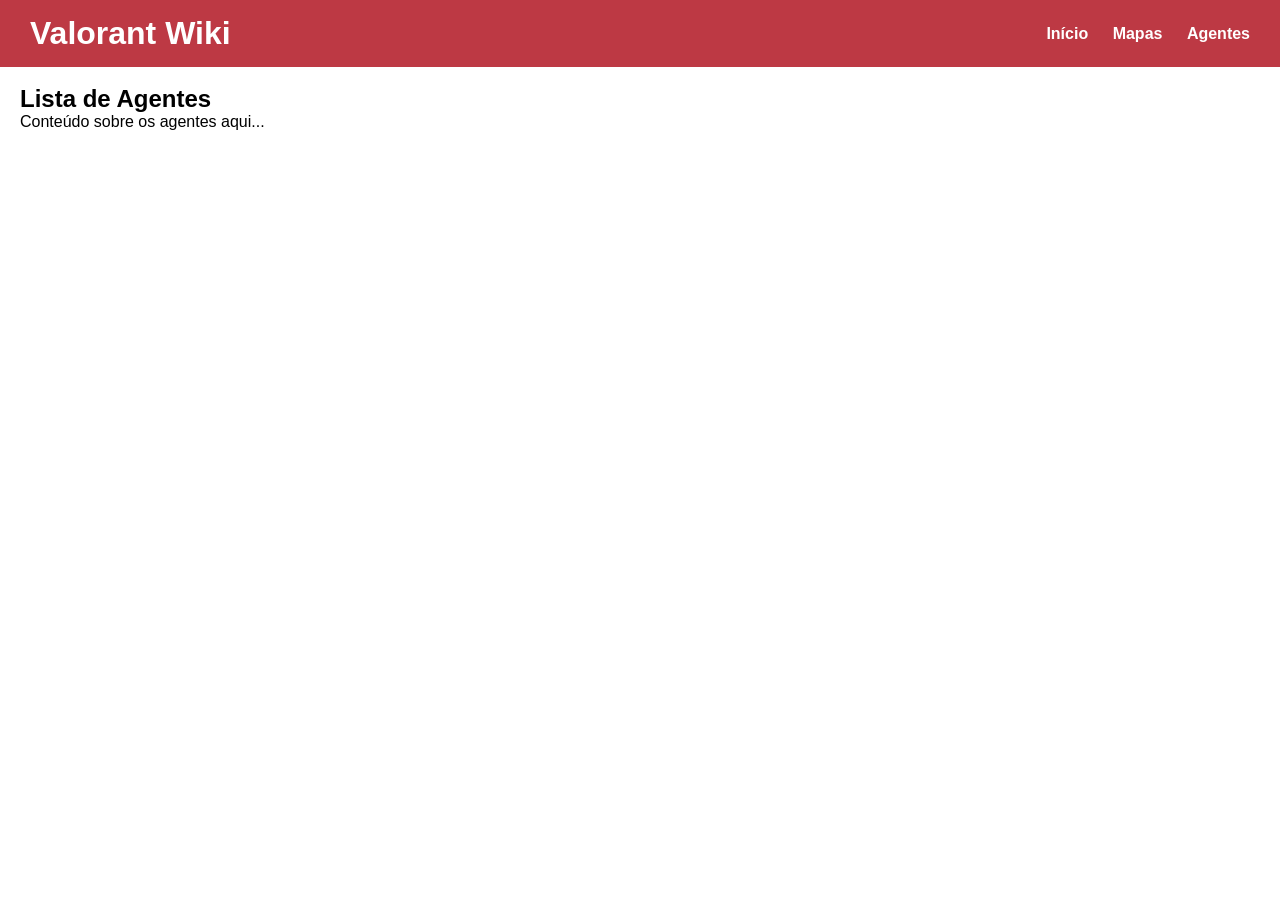
==== agentes.html @ 7a3f1264 "Cabeçalho" ====
<!DOCTYPE html>
<html lang="pt-BR">
<head>
    <meta charset="UTF-8">
    <meta name="viewport" content="width=device-width, initial-scale=1.0">
    <title>Agentes</title>
    <link rel="stylesheet" href="style.css">
</head>
<body>

    <header class="cabecalho-fixo">
        <h1>Valorant Wiki</h1>
        <nav>
            <a href="index.html">Início</a>
            <a href="mapas.html">Mapas</a>
            <a href="agentes.html">Agentes</a>
        </nav>
    </header>

    <main class="conteudo">
        <h2>Lista de Agentes</h2>
        <p>Conteúdo sobre os agentes aqui...</p>
    </main>

</body>
</html>
---- style.css ----
* {
    margin: 0;
    padding: 0;
    box-sizing: border-box;
}

body {
    font-family: Arial, sans-serif;
}

/* Cabeçalho Fixo Vermelho */
.cabecalho-fixo {
    position: fixed;       
    top: 0;
    left: 0;
    width: 100%;
    background-color: #bd3944; /* Cor solicitada */
    color: white;
    display: flex;
    justify-content: space-between;
    align-items: center;
    padding: 15px 30px;
    z-index: 1000;         
}

/* Estilo dos Links */
.cabecalho-fixo nav a {
    color: white;
    text-decoration: none;
    margin-left: 20px;
    font-weight: bold;
}

/* Espaço para o conteúdo não sumir atrás do menu */
.conteudo {
    padding: 85px 20px 20px 20px;
}
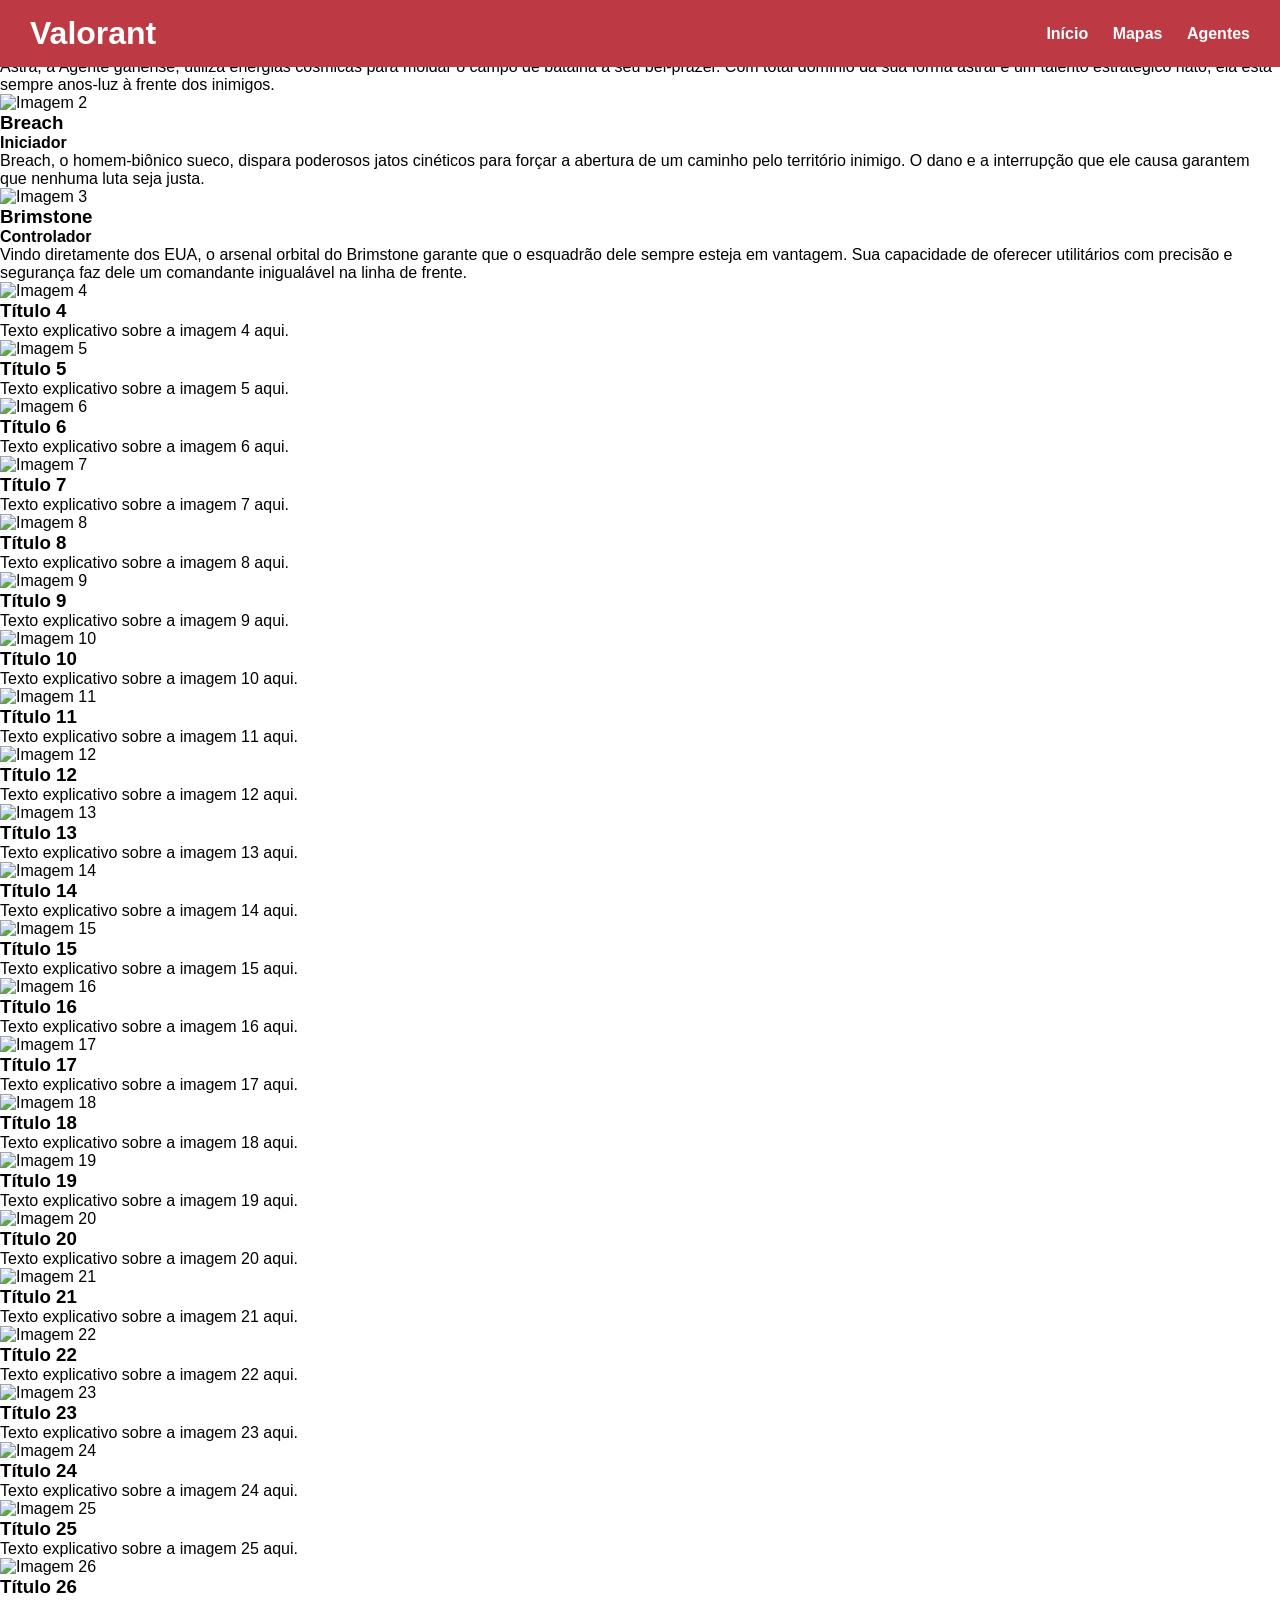
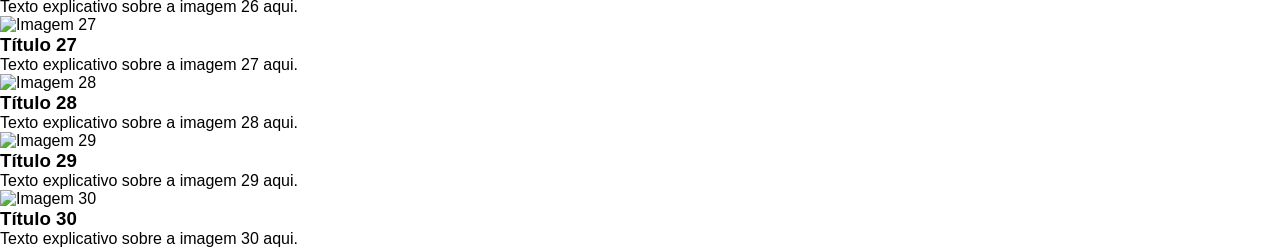
==== commit a82e8b27: "Começo dos agentes" ====
--- a/agentes.html
+++ b/agentes.html
@@ -9,7 +9,7 @@
 <body>
 
     <header class="cabecalho-fixo">
-        <h1>Valorant Wiki</h1>
+        <h1>Valorant</h1>
         <nav>
             <a href="index.html">Início</a>
             <a href="mapas.html">Mapas</a>
@@ -17,10 +17,252 @@
         </nav>
     </header>
 
-    <main class="conteudo">
-        <h2>Lista de Agentes</h2>
-        <p>Conteúdo sobre os agentes aqui...</p>
-    </main>
+    <div class="container-secoes">
+
+    <section class="secao-item">
+        <img src="img Agentes/Astra.webp" alt="Imagem 1">
+        <div class="secao-texto">
+            <h3>Astra</h3>
+            <h4>Controlador</h4>
+            <p>Astra, a Agente ganense, utiliza energias cósmicas para moldar o campo de batalha a seu bel-prazer. Com total domínio da sua forma astral e um talento estratégico nato, ela está sempre anos-luz à frente dos inimigos.</p>
+        </div>
+    </section>
+
+    <section class="secao-item">
+        <img src="img Agentes/Breach.webp" alt="Imagem 2">
+        <div class="secao-texto">
+            <h3>Breach</h3>
+            <h4>Iniciador</h4>
+            <p>Breach, o homem-biônico sueco, dispara poderosos jatos cinéticos para forçar a abertura de um caminho pelo território inimigo. O dano e a interrupção que ele causa garantem que nenhuma luta seja justa.</p>
+        </div>
+    </section>
+
+    <section class="secao-item">
+        <img src="img Agentes/Brimstone.webp" alt="Imagem 3">
+        <div class="secao-texto">
+            <h3>Brimstone</h3>
+            <h4>Controlador</h4>
+            <p>Vindo diretamente dos EUA, o arsenal orbital do Brimstone garante que o esquadrão dele sempre esteja em vantagem. Sua capacidade de oferecer utilitários com precisão e segurança faz dele um comandante inigualável na linha de frente.</p>
+        </div>
+    </section>
+
+    <section class="secao-item">
+        <img src="caminho-da-imagem-4.jpg" alt="Imagem 4">
+        <div class="secao-texto">
+            <h3>Título 4</h3>
+            <p>Texto explicativo sobre a imagem 4 aqui.</p>
+        </div>
+    </section>
+
+    <section class="secao-item">
+        <img src="caminho-da-imagem-5.jpg" alt="Imagem 5">
+        <div class="secao-texto">
+            <h3>Título 5</h3>
+            <p>Texto explicativo sobre a imagem 5 aqui.</p>
+        </div>
+    </section>
+
+    <section class="secao-item">
+        <img src="caminho-da-imagem-6.jpg" alt="Imagem 6">
+        <div class="secao-texto">
+            <h3>Título 6</h3>
+            <p>Texto explicativo sobre a imagem 6 aqui.</p>
+        </div>
+    </section>
+
+    <section class="secao-item">
+        <img src="caminho-da-imagem-7.jpg" alt="Imagem 7">
+        <div class="secao-texto">
+            <h3>Título 7</h3>
+            <p>Texto explicativo sobre a imagem 7 aqui.</p>
+        </div>
+    </section>
+
+    <section class="secao-item">
+        <img src="caminho-da-imagem-8.jpg" alt="Imagem 8">
+        <div class="secao-texto">
+            <h3>Título 8</h3>
+            <p>Texto explicativo sobre a imagem 8 aqui.</p>
+        </div>
+    </section>
+
+    <section class="secao-item">
+        <img src="caminho-da-imagem-9.jpg" alt="Imagem 9">
+        <div class="secao-texto">
+            <h3>Título 9</h3>
+            <p>Texto explicativo sobre a imagem 9 aqui.</p>
+        </div>
+    </section>
+
+    <section class="secao-item">
+        <img src="caminho-da-imagem-10.jpg" alt="Imagem 10">
+        <div class="secao-texto">
+            <h3>Título 10</h3>
+            <p>Texto explicativo sobre a imagem 10 aqui.</p>
+        </div>
+    </section>
+
+    <section class="secao-item">
+        <img src="caminho-da-imagem-11.jpg" alt="Imagem 11">
+        <div class="secao-texto">
+            <h3>Título 11</h3>
+            <p>Texto explicativo sobre a imagem 11 aqui.</p>
+        </div>
+    </section>
+
+    <section class="secao-item">
+        <img src="caminho-da-imagem-12.jpg" alt="Imagem 12">
+        <div class="secao-texto">
+            <h3>Título 12</h3>
+            <p>Texto explicativo sobre a imagem 12 aqui.</p>
+        </div>
+    </section>
+
+    <section class="secao-item">
+        <img src="caminho-da-imagem-13.jpg" alt="Imagem 13">
+        <div class="secao-texto">
+            <h3>Título 13</h3>
+            <p>Texto explicativo sobre a imagem 13 aqui.</p>
+        </div>
+    </section>
+
+    <section class="secao-item">
+        <img src="caminho-da-imagem-14.jpg" alt="Imagem 14">
+        <div class="secao-texto">
+            <h3>Título 14</h3>
+            <p>Texto explicativo sobre a imagem 14 aqui.</p>
+        </div>
+    </section>
+
+    <section class="secao-item">
+        <img src="caminho-da-imagem-15.jpg" alt="Imagem 15">
+        <div class="secao-texto">
+            <h3>Título 15</h3>
+            <p>Texto explicativo sobre a imagem 15 aqui.</p>
+        </div>
+    </section>
+
+    <section class="secao-item">
+        <img src="caminho-da-imagem-16.jpg" alt="Imagem 16">
+        <div class="secao-texto">
+            <h3>Título 16</h3>
+            <p>Texto explicativo sobre a imagem 16 aqui.</p>
+        </div>
+    </section>
+
+    <section class="secao-item">
+        <img src="caminho-da-imagem-17.jpg" alt="Imagem 17">
+        <div class="secao-texto">
+            <h3>Título 17</h3>
+            <p>Texto explicativo sobre a imagem 17 aqui.</p>
+        </div>
+    </section>
+
+    <section class="secao-item">
+        <img src="caminho-da-imagem-18.jpg" alt="Imagem 18">
+        <div class="secao-texto">
+            <h3>Título 18</h3>
+            <p>Texto explicativo sobre a imagem 18 aqui.</p>
+        </div>
+    </section>
+
+    <section class="secao-item">
+        <img src="caminho-da-imagem-19.jpg" alt="Imagem 19">
+        <div class="secao-texto">
+            <h3>Título 19</h3>
+            <p>Texto explicativo sobre a imagem 19 aqui.</p>
+        </div>
+    </section>
+
+    <section class="secao-item">
+        <img src="caminho-da-imagem-20.jpg" alt="Imagem 20">
+        <div class="secao-texto">
+            <h3>Título 20</h3>
+            <p>Texto explicativo sobre a imagem 20 aqui.</p>
+        </div>
+    </section>
+
+    <section class="secao-item">
+        <img src="caminho-da-imagem-21.jpg" alt="Imagem 21">
+        <div class="secao-texto">
+            <h3>Título 21</h3>
+            <p>Texto explicativo sobre a imagem 21 aqui.</p>
+        </div>
+    </section>
+
+    <section class="secao-item">
+        <img src="caminho-da-imagem-22.jpg" alt="Imagem 22">
+        <div class="secao-texto">
+            <h3>Título 22</h3>
+            <p>Texto explicativo sobre a imagem 22 aqui.</p>
+        </div>
+    </section>
+
+    <section class="secao-item">
+        <img src="caminho-da-imagem-23.jpg" alt="Imagem 23">
+        <div class="secao-texto">
+            <h3>Título 23</h3>
+            <p>Texto explicativo sobre a imagem 23 aqui.</p>
+        </div>
+    </section>
+
+    <section class="secao-item">
+        <img src="caminho-da-imagem-24.jpg" alt="Imagem 24">
+        <div class="secao-texto">
+            <h3>Título 24</h3>
+            <p>Texto explicativo sobre a imagem 24 aqui.</p>
+        </div>
+    </section>
+
+    <section class="secao-item">
+        <img src="caminho-da-imagem-25.jpg" alt="Imagem 25">
+        <div class="secao-texto">
+            <h3>Título 25</h3>
+            <p>Texto explicativo sobre a imagem 25 aqui.</p>
+        </div>
+    </section>
+
+    <section class="secao-item">
+        <img src="caminho-da-imagem-26.jpg" alt="Imagem 26">
+        <div class="secao-texto">
+            <h3>Título 26</h3>
+            <p>Texto explicativo sobre a imagem 26 aqui.</p>
+        </div>
+    </section>
+
+    <section class="secao-item">
+        <img src="caminho-da-imagem-27.jpg" alt="Imagem 27">
+        <div class="secao-texto">
+            <h3>Título 27</h3>
+            <p>Texto explicativo sobre a imagem 27 aqui.</p>
+        </div>
+    </section>
+
+    <section class="secao-item">
+        <img src="caminho-da-imagem-28.jpg" alt="Imagem 28">
+        <div class="secao-texto">
+            <h3>Título 28</h3>
+            <p>Texto explicativo sobre a imagem 28 aqui.</p>
+        </div>
+    </section>
+
+    <section class="secao-item">
+        <img src="caminho-da-imagem-29.jpg" alt="Imagem 29">
+        <div class="secao-texto">
+            <h3>Título 29</h3>
+            <p>Texto explicativo sobre a imagem 29 aqui.</p>
+        </div>
+    </section>
+
+    <section class="secao-item">
+        <img src="caminho-da-imagem-30.jpg" alt="Imagem 30">
+        <div class="secao-texto">
+            <h3>Título 30</h3>
+            <p>Texto explicativo sobre a imagem 30 aqui.</p>
+        </div>
+    </section>
+
+</div>
 
 </body>
 </html>
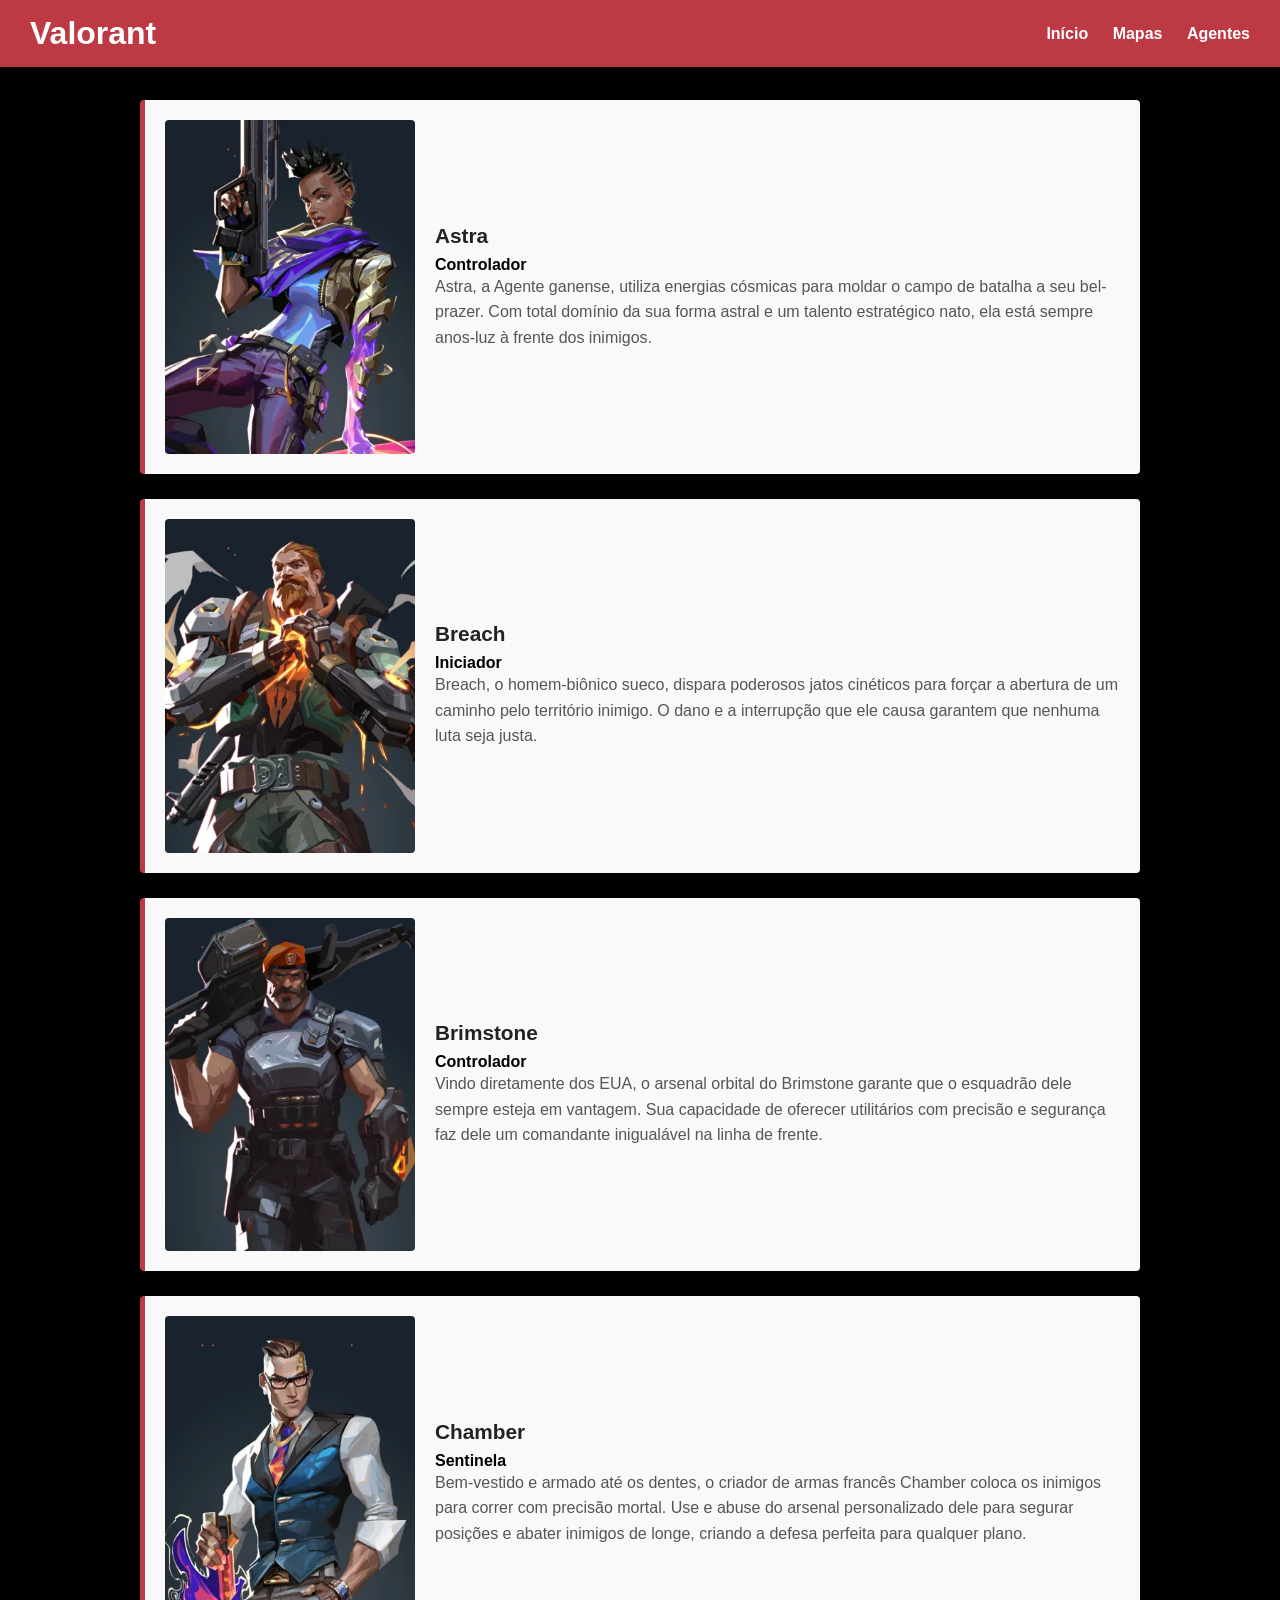
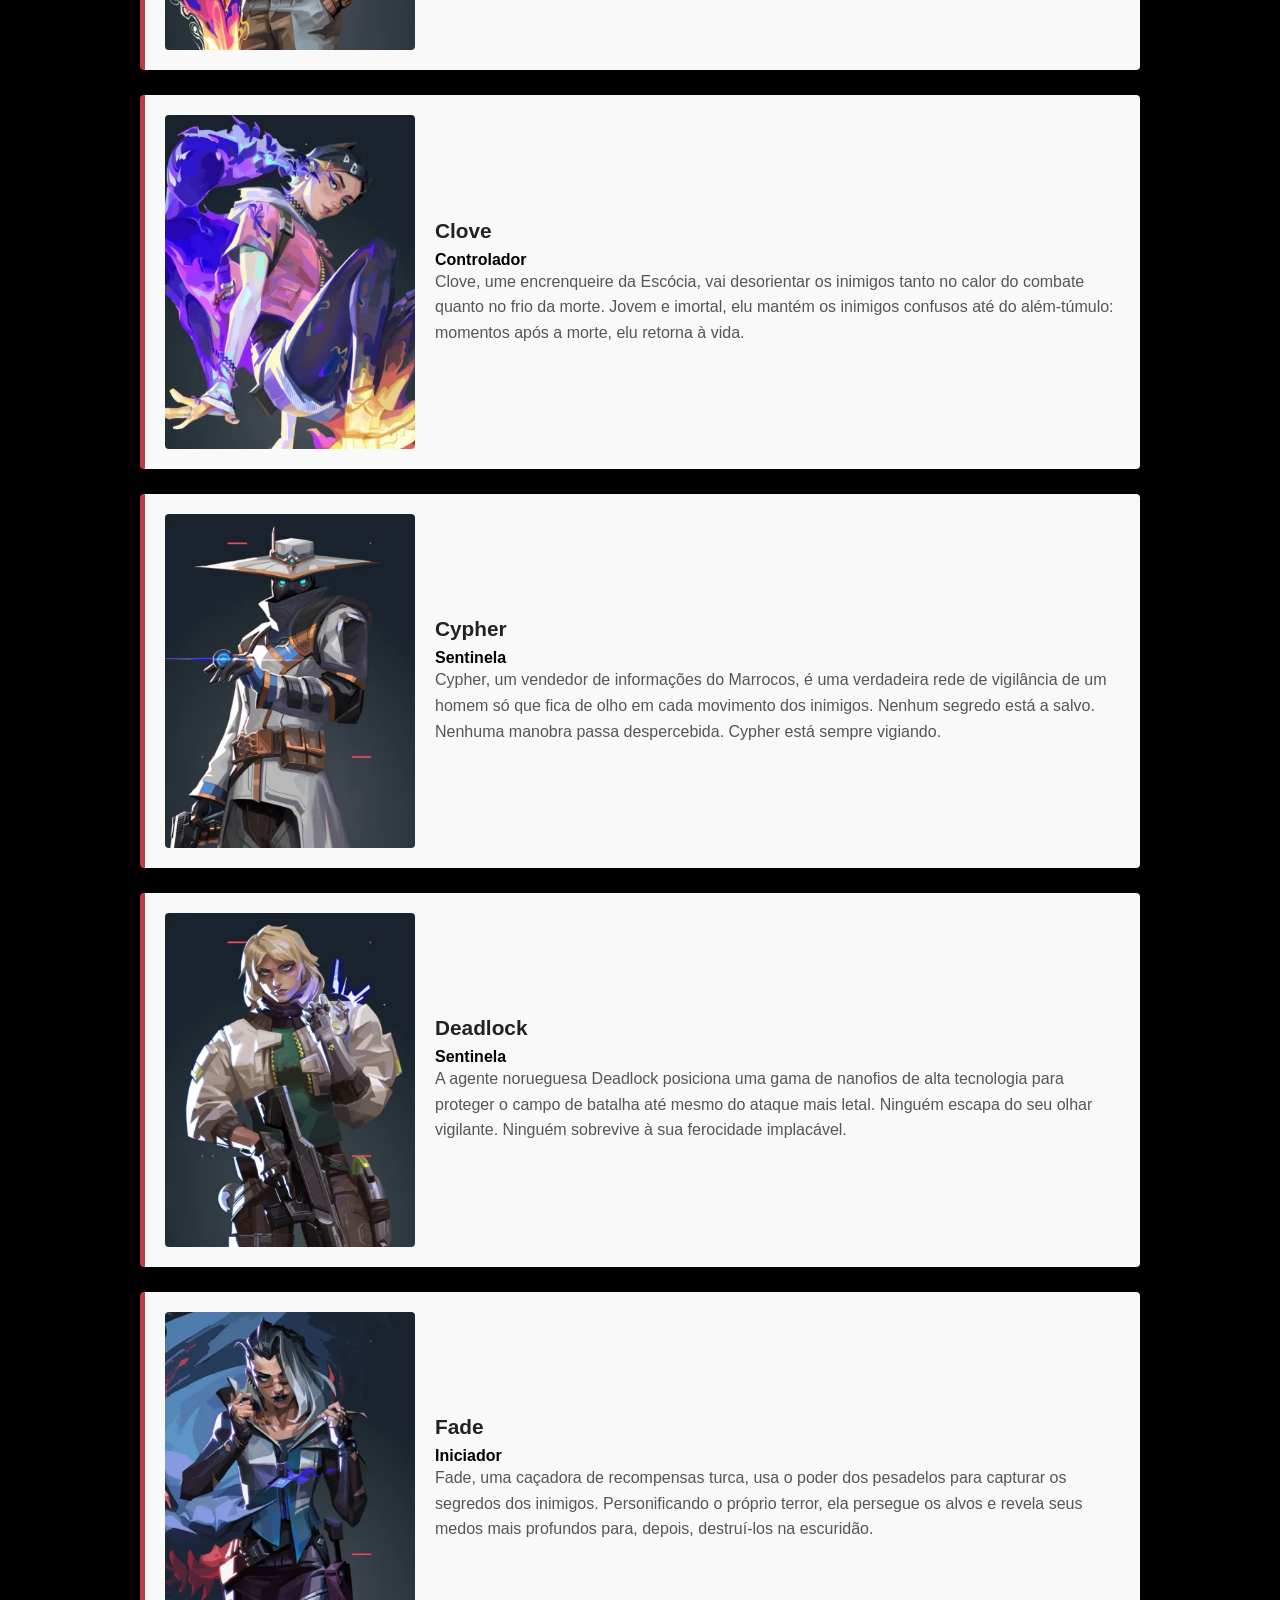
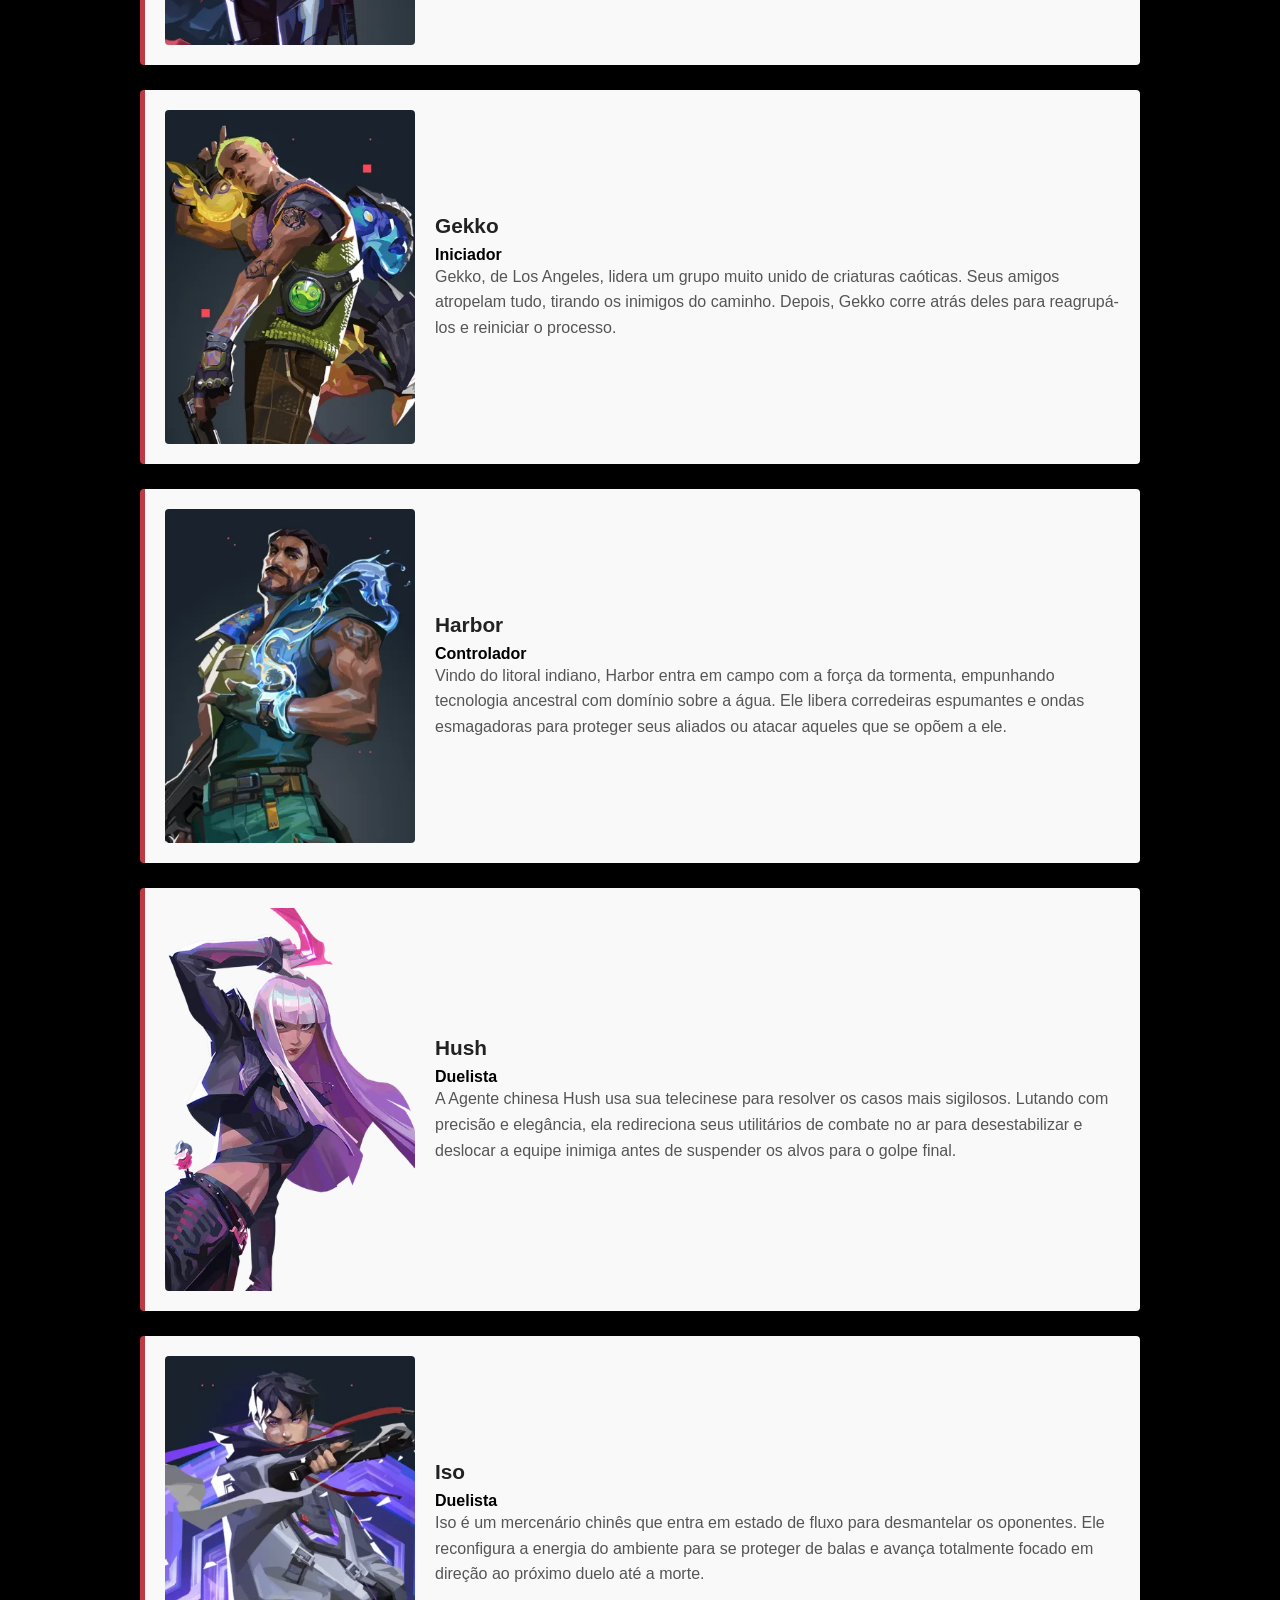
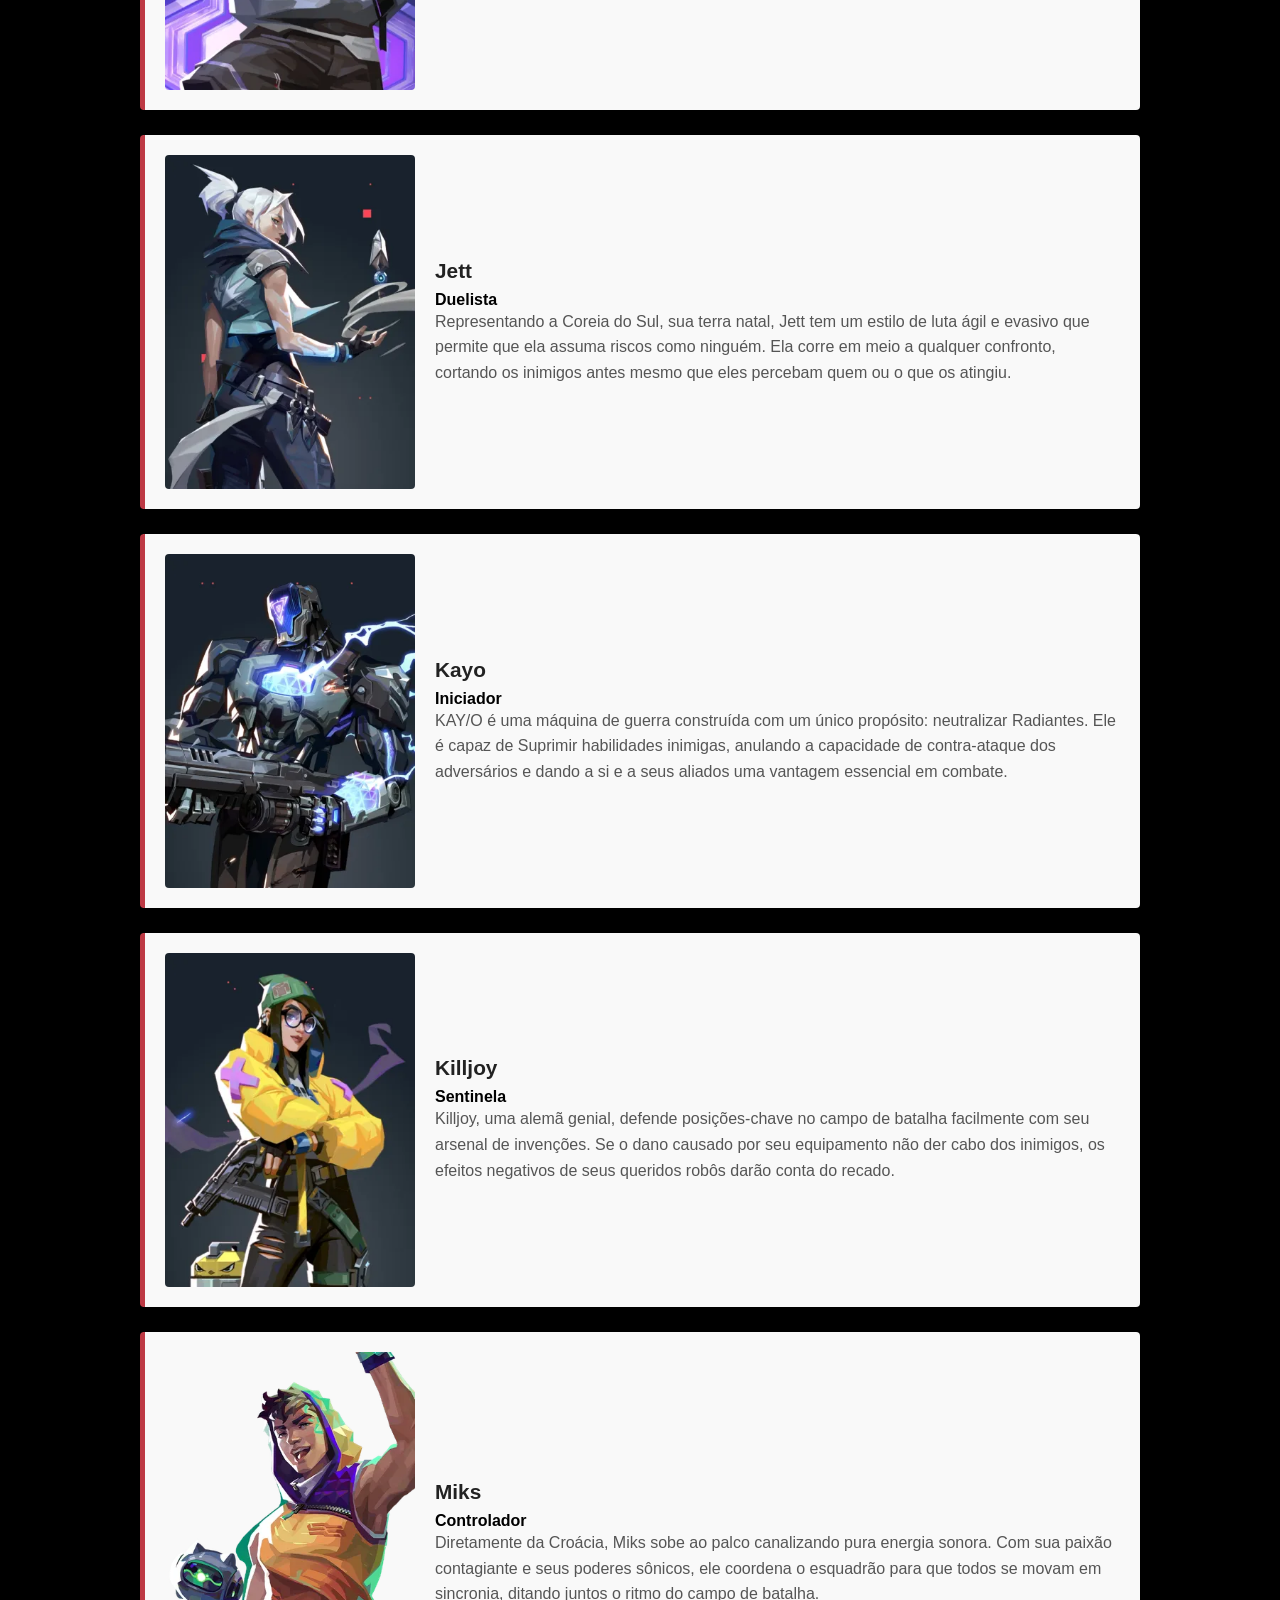
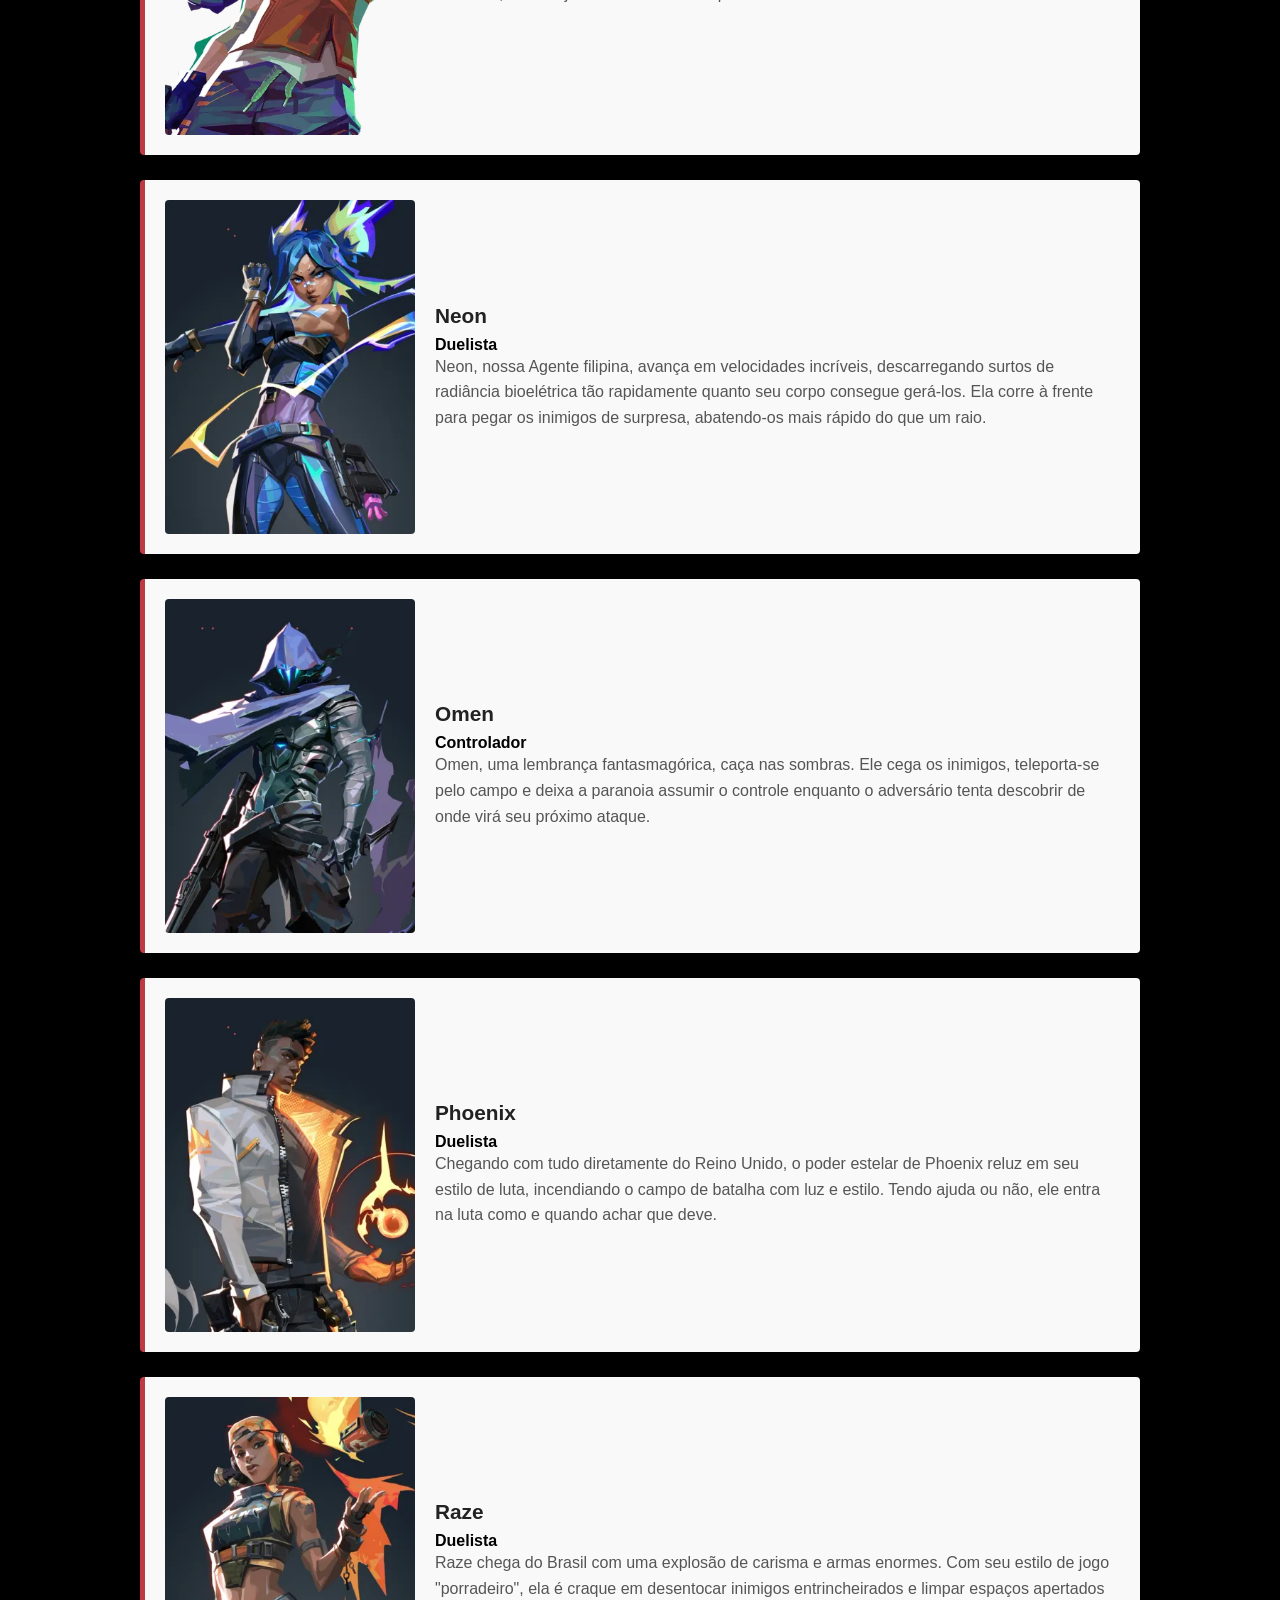
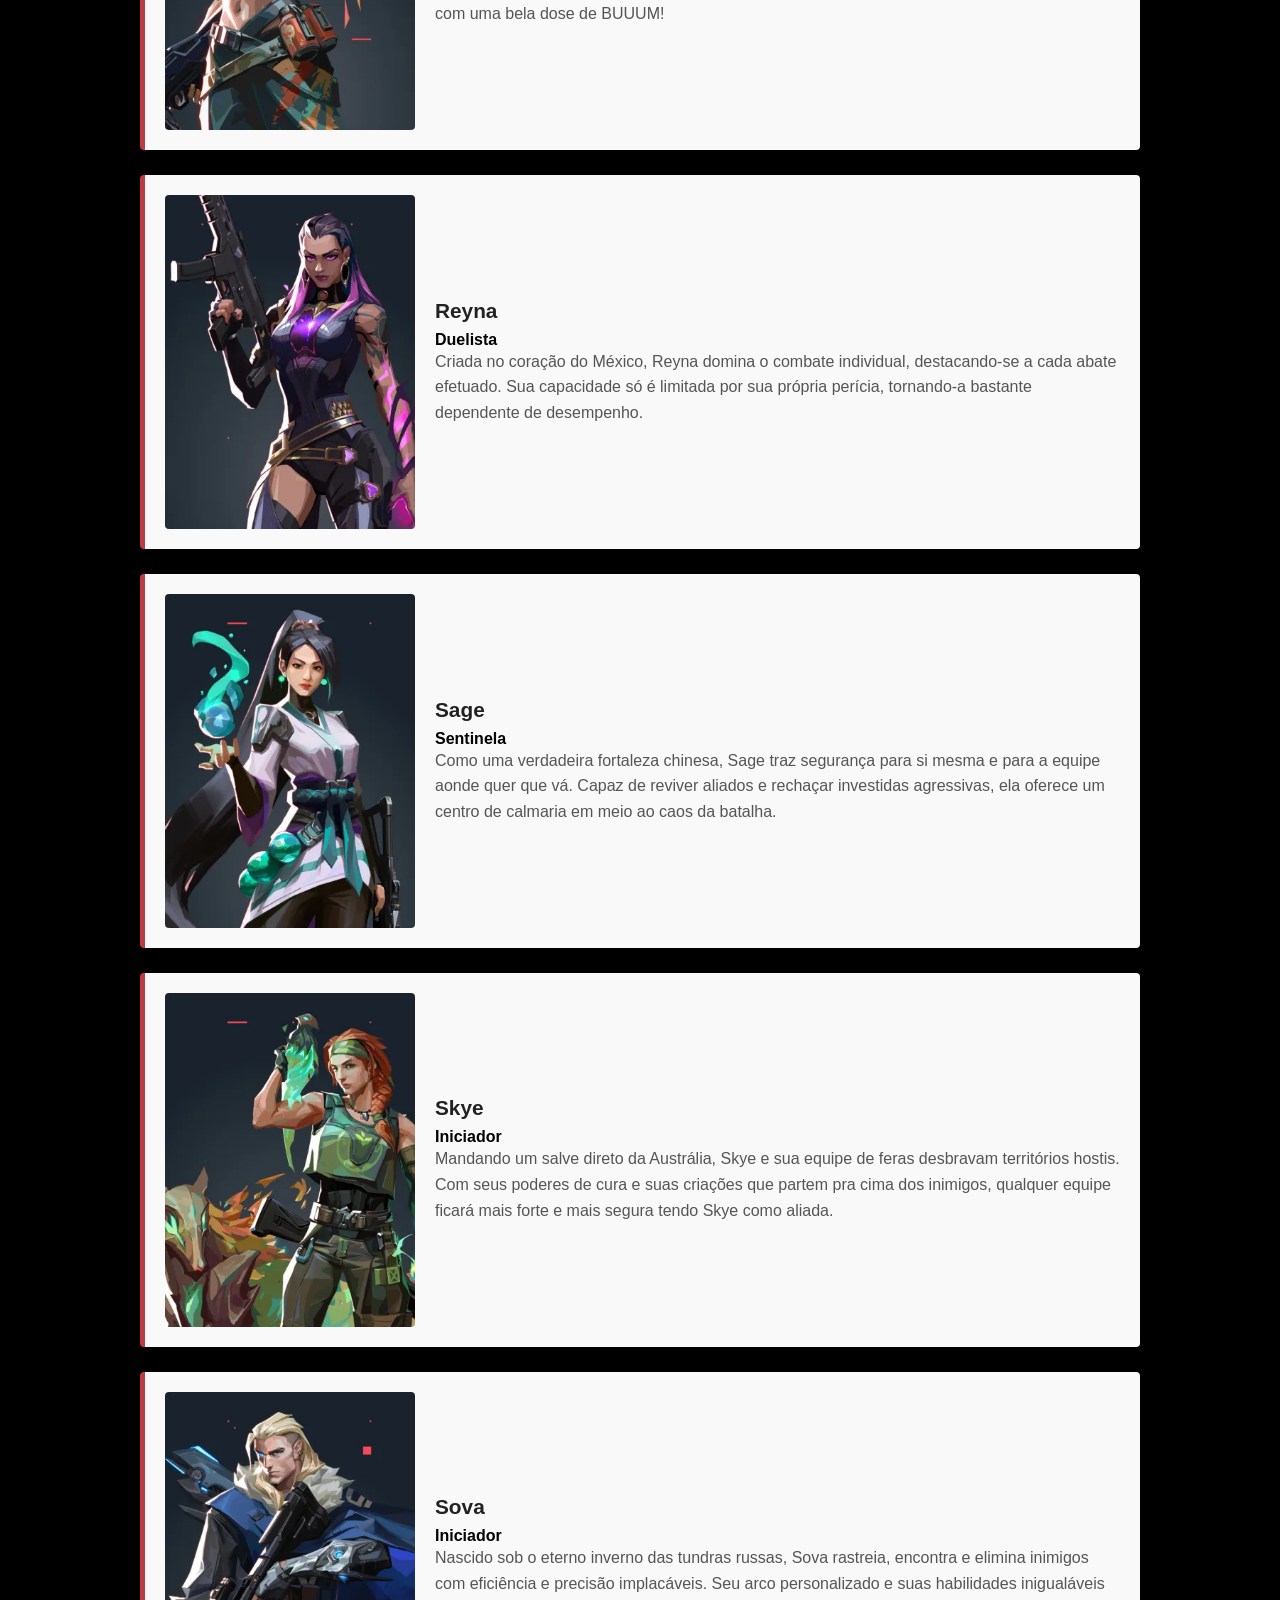
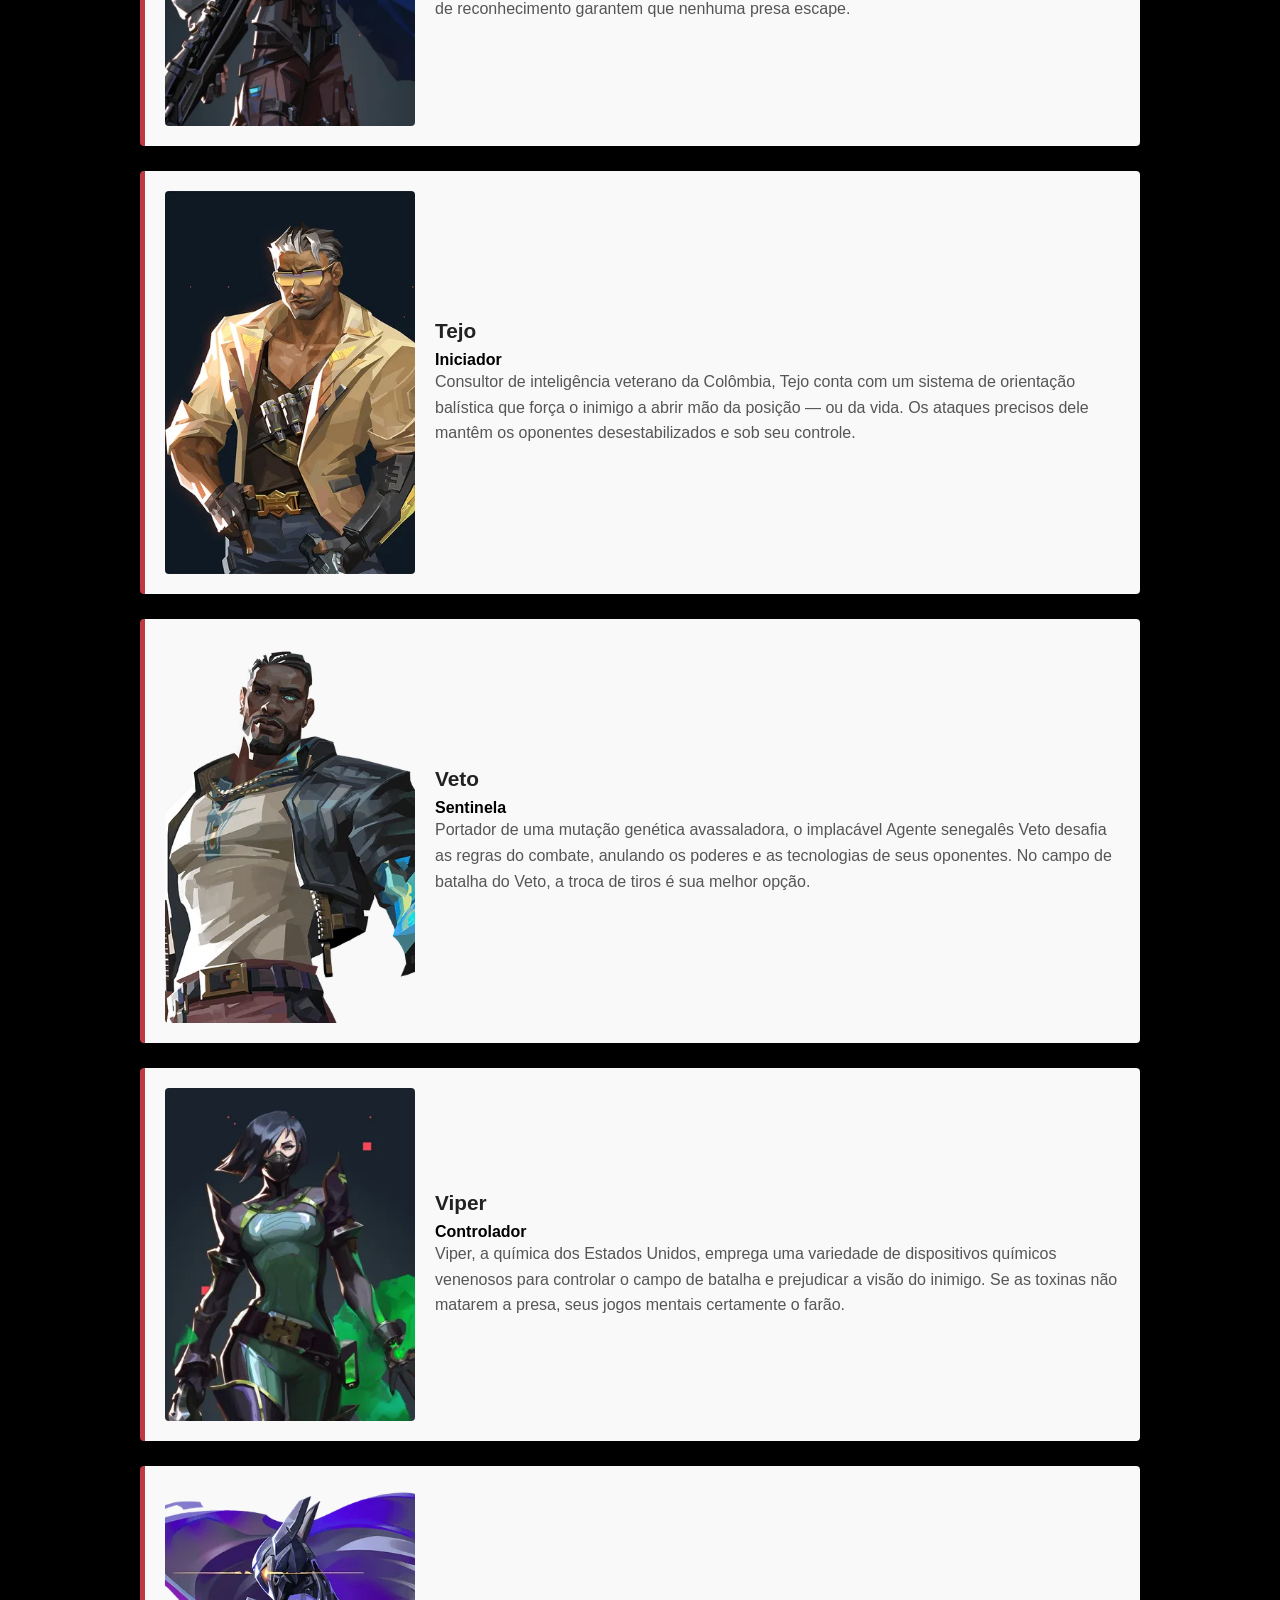
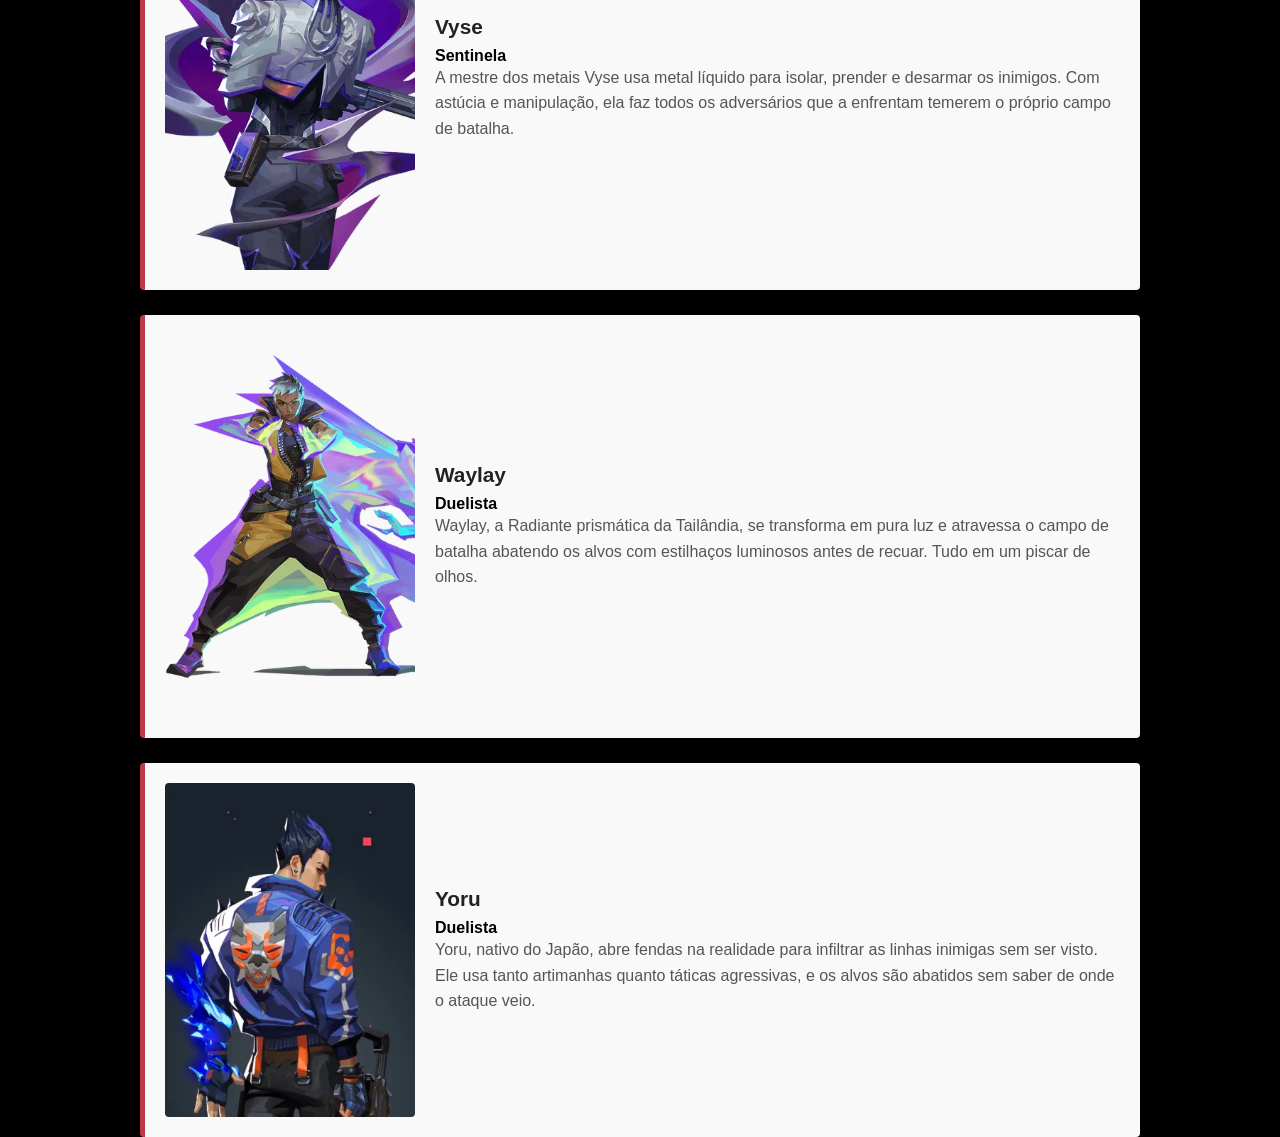
==== commit 4c95687f: "Agentes 100%" ====
--- a/agentes.html
+++ b/agentes.html
@@ -47,218 +47,245 @@
     </section>
 
     <section class="secao-item">
-        <img src="caminho-da-imagem-4.jpg" alt="Imagem 4">
-        <div class="secao-texto">
-            <h3>Título 4</h3>
-            <p>Texto explicativo sobre a imagem 4 aqui.</p>
-        </div>
-    </section>
-
-    <section class="secao-item">
-        <img src="caminho-da-imagem-5.jpg" alt="Imagem 5">
-        <div class="secao-texto">
-            <h3>Título 5</h3>
-            <p>Texto explicativo sobre a imagem 5 aqui.</p>
-        </div>
-    </section>
-
-    <section class="secao-item">
-        <img src="caminho-da-imagem-6.jpg" alt="Imagem 6">
-        <div class="secao-texto">
-            <h3>Título 6</h3>
-            <p>Texto explicativo sobre a imagem 6 aqui.</p>
-        </div>
-    </section>
-
-    <section class="secao-item">
-        <img src="caminho-da-imagem-7.jpg" alt="Imagem 7">
-        <div class="secao-texto">
-            <h3>Título 7</h3>
-            <p>Texto explicativo sobre a imagem 7 aqui.</p>
-        </div>
-    </section>
-
-    <section class="secao-item">
-        <img src="caminho-da-imagem-8.jpg" alt="Imagem 8">
-        <div class="secao-texto">
-            <h3>Título 8</h3>
-            <p>Texto explicativo sobre a imagem 8 aqui.</p>
-        </div>
-    </section>
-
-    <section class="secao-item">
-        <img src="caminho-da-imagem-9.jpg" alt="Imagem 9">
-        <div class="secao-texto">
-            <h3>Título 9</h3>
-            <p>Texto explicativo sobre a imagem 9 aqui.</p>
-        </div>
-    </section>
-
-    <section class="secao-item">
-        <img src="caminho-da-imagem-10.jpg" alt="Imagem 10">
-        <div class="secao-texto">
-            <h3>Título 10</h3>
-            <p>Texto explicativo sobre a imagem 10 aqui.</p>
-        </div>
-    </section>
-
-    <section class="secao-item">
-        <img src="caminho-da-imagem-11.jpg" alt="Imagem 11">
-        <div class="secao-texto">
-            <h3>Título 11</h3>
-            <p>Texto explicativo sobre a imagem 11 aqui.</p>
-        </div>
-    </section>
-
-    <section class="secao-item">
-        <img src="caminho-da-imagem-12.jpg" alt="Imagem 12">
-        <div class="secao-texto">
-            <h3>Título 12</h3>
-            <p>Texto explicativo sobre a imagem 12 aqui.</p>
-        </div>
-    </section>
-
-    <section class="secao-item">
-        <img src="caminho-da-imagem-13.jpg" alt="Imagem 13">
-        <div class="secao-texto">
-            <h3>Título 13</h3>
-            <p>Texto explicativo sobre a imagem 13 aqui.</p>
-        </div>
-    </section>
-
-    <section class="secao-item">
-        <img src="caminho-da-imagem-14.jpg" alt="Imagem 14">
-        <div class="secao-texto">
-            <h3>Título 14</h3>
-            <p>Texto explicativo sobre a imagem 14 aqui.</p>
-        </div>
-    </section>
-
-    <section class="secao-item">
-        <img src="caminho-da-imagem-15.jpg" alt="Imagem 15">
-        <div class="secao-texto">
-            <h3>Título 15</h3>
-            <p>Texto explicativo sobre a imagem 15 aqui.</p>
-        </div>
-    </section>
-
-    <section class="secao-item">
-        <img src="caminho-da-imagem-16.jpg" alt="Imagem 16">
-        <div class="secao-texto">
-            <h3>Título 16</h3>
-            <p>Texto explicativo sobre a imagem 16 aqui.</p>
-        </div>
-    </section>
-
-    <section class="secao-item">
-        <img src="caminho-da-imagem-17.jpg" alt="Imagem 17">
-        <div class="secao-texto">
-            <h3>Título 17</h3>
-            <p>Texto explicativo sobre a imagem 17 aqui.</p>
-        </div>
-    </section>
-
-    <section class="secao-item">
-        <img src="caminho-da-imagem-18.jpg" alt="Imagem 18">
-        <div class="secao-texto">
-            <h3>Título 18</h3>
-            <p>Texto explicativo sobre a imagem 18 aqui.</p>
-        </div>
-    </section>
-
-    <section class="secao-item">
-        <img src="caminho-da-imagem-19.jpg" alt="Imagem 19">
-        <div class="secao-texto">
-            <h3>Título 19</h3>
-            <p>Texto explicativo sobre a imagem 19 aqui.</p>
-        </div>
-    </section>
-
-    <section class="secao-item">
-        <img src="caminho-da-imagem-20.jpg" alt="Imagem 20">
-        <div class="secao-texto">
-            <h3>Título 20</h3>
-            <p>Texto explicativo sobre a imagem 20 aqui.</p>
-        </div>
-    </section>
-
-    <section class="secao-item">
-        <img src="caminho-da-imagem-21.jpg" alt="Imagem 21">
-        <div class="secao-texto">
-            <h3>Título 21</h3>
-            <p>Texto explicativo sobre a imagem 21 aqui.</p>
-        </div>
-    </section>
-
-    <section class="secao-item">
-        <img src="caminho-da-imagem-22.jpg" alt="Imagem 22">
-        <div class="secao-texto">
-            <h3>Título 22</h3>
-            <p>Texto explicativo sobre a imagem 22 aqui.</p>
-        </div>
-    </section>
-
-    <section class="secao-item">
-        <img src="caminho-da-imagem-23.jpg" alt="Imagem 23">
-        <div class="secao-texto">
-            <h3>Título 23</h3>
-            <p>Texto explicativo sobre a imagem 23 aqui.</p>
-        </div>
-    </section>
-
-    <section class="secao-item">
-        <img src="caminho-da-imagem-24.jpg" alt="Imagem 24">
-        <div class="secao-texto">
-            <h3>Título 24</h3>
-            <p>Texto explicativo sobre a imagem 24 aqui.</p>
-        </div>
-    </section>
-
-    <section class="secao-item">
-        <img src="caminho-da-imagem-25.jpg" alt="Imagem 25">
-        <div class="secao-texto">
-            <h3>Título 25</h3>
-            <p>Texto explicativo sobre a imagem 25 aqui.</p>
-        </div>
-    </section>
-
-    <section class="secao-item">
-        <img src="caminho-da-imagem-26.jpg" alt="Imagem 26">
-        <div class="secao-texto">
-            <h3>Título 26</h3>
-            <p>Texto explicativo sobre a imagem 26 aqui.</p>
-        </div>
-    </section>
-
-    <section class="secao-item">
-        <img src="caminho-da-imagem-27.jpg" alt="Imagem 27">
-        <div class="secao-texto">
-            <h3>Título 27</h3>
-            <p>Texto explicativo sobre a imagem 27 aqui.</p>
-        </div>
-    </section>
-
-    <section class="secao-item">
-        <img src="caminho-da-imagem-28.jpg" alt="Imagem 28">
-        <div class="secao-texto">
-            <h3>Título 28</h3>
-            <p>Texto explicativo sobre a imagem 28 aqui.</p>
-        </div>
-    </section>
-
-    <section class="secao-item">
-        <img src="caminho-da-imagem-29.jpg" alt="Imagem 29">
-        <div class="secao-texto">
-            <h3>Título 29</h3>
-            <p>Texto explicativo sobre a imagem 29 aqui.</p>
-        </div>
-    </section>
-
-    <section class="secao-item">
-        <img src="caminho-da-imagem-30.jpg" alt="Imagem 30">
-        <div class="secao-texto">
-            <h3>Título 30</h3>
-            <p>Texto explicativo sobre a imagem 30 aqui.</p>
+        <img src="img Agentes/Chamber.webp" alt="Imagem 4">
+        <div class="secao-texto">
+            <h3>Chamber</h3>
+            <h4>Sentinela</h4>
+            <p>Bem-vestido e armado até os dentes, o criador de armas francês Chamber coloca os inimigos para correr com precisão mortal. Use e abuse do arsenal personalizado dele para segurar posições e abater inimigos de longe, criando a defesa perfeita para qualquer plano.</p>
+        </div>
+    </section>
+
+    <section class="secao-item">
+        <img src="img Agentes/Clove.webp" alt="Imagem 5">
+        <div class="secao-texto">
+            <h3>Clove</h3>
+            <h4>Controlador</h4>
+            <p>Clove, ume encrenqueire da Escócia, vai desorientar os inimigos tanto no calor do combate quanto no frio da morte. Jovem e imortal, elu mantém os inimigos confusos até do além-túmulo: momentos após a morte, elu retorna à vida.</p>
+        </div>
+    </section>
+
+    <section class="secao-item">
+        <img src="img Agentes/Cypher.webp" alt="Imagem 6">
+        <div class="secao-texto">
+            <h3>Cypher</h3>
+            <h4>Sentinela</h4>
+            <p>Cypher, um vendedor de informações do Marrocos, é uma verdadeira rede de vigilância de um homem só que fica de olho em cada movimento dos inimigos. Nenhum segredo está a salvo. Nenhuma manobra passa despercebida. Cypher está sempre vigiando.</p>
+        </div>
+    </section>
+
+    <section class="secao-item">
+        <img src="img Agentes/Deadlock.webp" alt="Imagem 7">
+        <div class="secao-texto">
+            <h3>Deadlock</h3>
+            <h4>Sentinela</h4>
+            <p>A agente norueguesa Deadlock posiciona uma gama de nanofios de alta tecnologia para proteger o campo de batalha até mesmo do ataque mais letal. Ninguém escapa do seu olhar vigilante. Ninguém sobrevive à sua ferocidade implacável.</p>
+        </div>
+    </section>
+
+    <section class="secao-item">
+        <img src="img Agentes/Fade.webp" alt="Imagem 8">
+        <div class="secao-texto">
+            <h3>Fade</h3>
+            <h4>Iniciador</h4>
+            <p>Fade, uma caçadora de recompensas turca, usa o poder dos pesadelos para capturar os segredos dos inimigos. Personificando o próprio terror, ela persegue os alvos e revela seus medos mais profundos para, depois, destruí-los na escuridão.</p>
+        </div>
+    </section>
+
+    <section class="secao-item">
+        <img src="img Agentes/Gekko.webp" alt="Imagem 9">
+        <div class="secao-texto">
+            <h3>Gekko</h3>
+            <h4>Iniciador</h4>
+            <p>Gekko, de Los Angeles, lidera um grupo muito unido de criaturas caóticas. Seus amigos atropelam tudo, tirando os inimigos do caminho. Depois, Gekko corre atrás deles para reagrupá-los e reiniciar o processo.</p>
+        </div>
+    </section>
+
+    <section class="secao-item">
+        <img src="img Agentes/Harbor.webp" alt="Imagem 10">
+        <div class="secao-texto">
+            <h3>Harbor</h3>
+            <h4>Controlador</h4>
+            <p>Vindo do litoral indiano, Harbor entra em campo com a força da tormenta, empunhando tecnologia ancestral com domínio sobre a água. Ele libera corredeiras espumantes e ondas esmagadoras para proteger seus aliados ou atacar aqueles que se opõem a ele.</p>
+        </div>
+    </section>
+
+    <section class="secao-item">
+        <img src="img Agentes/Hush.webp" alt="Imagem 11">
+        <div class="secao-texto">
+            <h3>Hush</h3>
+            <h4>Duelista</h4>
+            <p>A Agente chinesa Hush usa sua telecinese para resolver os casos mais sigilosos. Lutando com precisão e elegância, ela redireciona seus utilitários de combate no ar para desestabilizar e deslocar a equipe inimiga antes de suspender os alvos para o golpe final.</p>
+        </div>
+    </section>
+
+    <section class="secao-item">
+        <img src="img Agentes/Iso.webp" alt="Imagem 12">
+        <div class="secao-texto">
+            <h3>Iso</h3>
+            <h4>Duelista</h4>
+            <p>Iso é um mercenário chinês que entra em estado de fluxo para desmantelar os oponentes. Ele reconfigura a energia do ambiente para se proteger de balas e avança totalmente focado em direção ao próximo duelo até a morte.</p>
+        </div>
+    </section>
+
+    <section class="secao-item">
+        <img src="img Agentes/Jett.webp" alt="Imagem 13">
+        <div class="secao-texto">
+            <h3>Jett</h3>
+            <h4>Duelista</h4>
+            <p>Representando a Coreia do Sul, sua terra natal, Jett tem um estilo de luta ágil e evasivo que permite que ela assuma riscos como ninguém. Ela corre em meio a qualquer confronto, cortando os inimigos antes mesmo que eles percebam quem ou o que os atingiu.</p>
+        </div>
+    </section>
+
+    <section class="secao-item">
+        <img src="img Agentes/Kayo.webp" alt="Imagem 14">
+        <div class="secao-texto">
+            <h3>Kayo</h3>
+            <h4>Iniciador</h4>
+            <p>KAY/O é uma máquina de guerra construída com um único propósito: neutralizar Radiantes. Ele é capaz de Suprimir habilidades inimigas, anulando a capacidade de contra-ataque dos adversários e dando a si e a seus aliados uma vantagem essencial em combate.</p>
+        </div>
+    </section>
+
+    <section class="secao-item">
+        <img src="img Agentes/Killjoy.webp" alt="Imagem 15">
+        <div class="secao-texto">
+            <h3>Killjoy</h3>
+            <h4>Sentinela</h4>
+            <p>Killjoy, uma alemã genial, defende posições-chave no campo de batalha facilmente com seu arsenal de invenções. Se o dano causado por seu equipamento não der cabo dos inimigos, os efeitos negativos de seus queridos robôs darão conta do recado.</p>
+        </div>
+    </section>
+
+    <section class="secao-item">
+        <img src="img Agentes/Miks.webp" alt="Imagem 16">
+        <div class="secao-texto">
+            <h3>Miks</h3>
+            <h4>Controlador</h4>
+            <p>Diretamente da Croácia, Miks sobe ao palco canalizando pura energia sonora. Com sua paixão contagiante e seus poderes sônicos, ele coordena o esquadrão para que todos se movam em sincronia, ditando juntos o ritmo do campo de batalha.</p>
+        </div>
+    </section>
+
+    <section class="secao-item">
+        <img src="img Agentes/Neon.webp" alt="Imagem 17">
+        <div class="secao-texto">
+            <h3>Neon</h3>
+            <h4>Duelista</h4>
+            <p>Neon, nossa Agente filipina, avança em velocidades incríveis, descarregando surtos de radiância bioelétrica tão rapidamente quanto seu corpo consegue gerá-los. Ela corre à frente para pegar os inimigos de surpresa, abatendo-os mais rápido do que um raio.</p>
+        </div>
+    </section>
+
+    <section class="secao-item">
+        <img src="img Agentes/Omen.webp" alt="Imagem 18">
+        <div class="secao-texto">
+            <h3>Omen</h3>
+            <h4>Controlador</h4>
+            <p>Omen, uma lembrança fantasmagórica, caça nas sombras. Ele cega os inimigos, teleporta-se pelo campo e deixa a paranoia assumir o controle enquanto o adversário tenta descobrir de onde virá seu próximo ataque.</p>
+        </div>
+    </section>
+
+    <section class="secao-item">
+        <img src="img Agentes/Phoenix.webp" alt="Imagem 19">
+        <div class="secao-texto">
+            <h3>Phoenix</h3>
+            <h4>Duelista</h4>
+            <p>Chegando com tudo diretamente do Reino Unido, o poder estelar de Phoenix reluz em seu estilo de luta, incendiando o campo de batalha com luz e estilo. Tendo ajuda ou não, ele entra na luta como e quando achar que deve.</p>
+        </div>
+    </section>
+
+    <section class="secao-item">
+        <img src="img Agentes/Raze.webp" alt="Imagem 20">
+        <div class="secao-texto">
+            <h3>Raze</h3>
+            <h4>Duelista</h4>
+            <p>Raze chega do Brasil com uma explosão de carisma e armas enormes. Com seu estilo de jogo "porradeiro", ela é craque em desentocar inimigos entrincheirados e limpar espaços apertados com uma bela dose de BUUUM!</p>
+        </div>
+    </section>
+
+    <section class="secao-item">
+        <img src="img Agentes/Reyna.webp" alt="Imagem 21">
+        <div class="secao-texto">
+            <h3>Reyna</h3>
+            <h4>Duelista</h4>
+            <p>Criada no coração do México, Reyna domina o combate individual, destacando-se a cada abate efetuado. Sua capacidade só é limitada por sua própria perícia, tornando-a bastante dependente de desempenho.</p>
+        </div>
+    </section>
+
+    <section class="secao-item">
+        <img src="img Agentes/Sage.webp" alt="Imagem 22">
+        <div class="secao-texto">
+            <h3>Sage</h3>
+            <h4>Sentinela</h4>
+            <p>Como uma verdadeira fortaleza chinesa, Sage traz segurança para si mesma e para a equipe aonde quer que vá. Capaz de reviver aliados e rechaçar investidas agressivas, ela oferece um centro de calmaria em meio ao caos da batalha.</p>
+        </div>
+    </section>
+
+    <section class="secao-item">
+        <img src="img Agentes/Skye.webp" alt="Imagem 23">
+        <div class="secao-texto">
+            <h3>Skye</h3>
+            <h4>Iniciador</h4>
+            <p>Mandando um salve direto da Austrália, Skye e sua equipe de feras desbravam territórios hostis. Com seus poderes de cura e suas criações que partem pra cima dos inimigos, qualquer equipe ficará mais forte e mais segura tendo Skye como aliada.</p>
+        </div>
+    </section>
+
+    <section class="secao-item">
+        <img src="img Agentes/Sova.webp" alt="Imagem 24">
+        <div class="secao-texto">
+            <h3>Sova</h3>
+            <h4>Iniciador</h4>
+            <p>Nascido sob o eterno inverno das tundras russas, Sova rastreia, encontra e elimina inimigos com eficiência e precisão implacáveis. Seu arco personalizado e suas habilidades inigualáveis de reconhecimento garantem que nenhuma presa escape.</p>
+        </div>
+    </section>
+
+    <section class="secao-item">
+        <img src="img Agentes/Tejo.webp" alt="Imagem 25">
+        <div class="secao-texto">
+            <h3>Tejo</h3>
+            <h4>Iniciador</h4>
+            <p>Consultor de inteligência veterano da Colômbia, Tejo conta com um sistema de orientação balística que força o inimigo a abrir mão da posição — ou da vida. Os ataques precisos dele mantêm os oponentes desestabilizados e sob seu controle.</p>
+        </div>
+    </section>
+
+    <section class="secao-item">
+        <img src="img Agentes/Veto.webp" alt="Imagem 26">
+        <div class="secao-texto">
+            <h3>Veto</h3>
+            <h4>Sentinela</h4>
+            <p>Portador de uma mutação genética avassaladora, o implacável Agente senegalês Veto desafia as regras do combate, anulando os poderes e as tecnologias de seus oponentes. No campo de batalha do Veto, a troca de tiros é sua melhor opção.</p>
+        </div>
+    </section>
+
+    <section class="secao-item">
+        <img src="img Agentes/Viper.webp" alt="Imagem 27">
+        <div class="secao-texto">
+            <h3>Viper</h3>
+            <h4>Controlador</h4>
+            <p>Viper, a química dos Estados Unidos, emprega uma variedade de dispositivos químicos venenosos para controlar o campo de batalha e prejudicar a visão do inimigo. Se as toxinas não matarem a presa, seus jogos mentais certamente o farão.</p>
+        </div>
+    </section>
+
+    <section class="secao-item">
+        <img src="img Agentes/Vyse.webp" alt="Imagem 28">
+        <div class="secao-texto">
+            <h3>Vyse</h3>
+            <h4>Sentinela</h4>
+            <p>A mestre dos metais Vyse usa metal líquido para isolar, prender e desarmar os inimigos. Com astúcia e manipulação, ela faz todos os adversários que a enfrentam temerem o próprio campo de batalha.</p>
+        </div>
+    </section>
+
+    <section class="secao-item">
+        <img src="img Agentes/Waylay.webp" alt="Imagem 29">
+        <div class="secao-texto">
+            <h3>Waylay</h3>
+            <h4>Duelista</h4>
+            <p>Waylay, a Radiante prismática da Tailândia, se transforma em pura luz e atravessa o campo de batalha abatendo os alvos com estilhaços luminosos antes de recuar. Tudo em um piscar de olhos.</p>
+        </div>
+    </section>
+
+    <section class="secao-item">
+        <img src="img Agentes/Yoru.webp" alt="Imagem 30">
+        <div class="secao-texto">
+            <h3>Yoru</h3>
+            <h4>Duelista</h4>
+            <p>Yoru, nativo do Japão, abre fendas na realidade para infiltrar as linhas inimigas sem ser visto. Ele usa tanto artimanhas quanto táticas agressivas, e os alvos são abatidos sem saber de onde o ataque veio.</p>
         </div>
     </section>
 
--- a/style.css
+++ b/style.css
@@ -6,24 +6,24 @@
 
 body {
     font-family: Arial, sans-serif;
+    background-color: #000000;
 }
 
-/* Cabeçalho Fixo Vermelho */
 .cabecalho-fixo {
-    position: fixed;       
+    position: absolute;
     top: 0;
     left: 0;
     width: 100%;
-    background-color: #bd3944; /* Cor solicitada */
+    background-color: #bd3944;
     color: white;
     display: flex;
     justify-content: space-between;
     align-items: center;
     padding: 15px 30px;
-    z-index: 1000;         
+    z-index: 1000;
 }
 
-/* Estilo dos Links */
+
 .cabecalho-fixo nav a {
     color: white;
     text-decoration: none;
@@ -31,7 +31,52 @@
     font-weight: bold;
 }
 
-/* Espaço para o conteúdo não sumir atrás do menu */
 .conteudo {
-    padding: 85px 20px 20px 20px;
+    padding-top: 90px;
+    padding-left: 20px;
+    padding-right: 20px;
+    padding-bottom: 20px;
 }
+
+
+/* Container que centraliza as 30 seções na página */
+.container-secoes {
+    max-width: 1000px;
+    margin: 100px auto 0 auto;
+    display: flex;
+    flex-direction: column;
+    gap: 25px;
+}
+
+
+/* Caixa de cada seção individual */
+.secao-item {
+    background-color: #f9f9f9;
+    border-left: 5px solid #bd3944;
+    border-radius: 4px;
+    padding: 20px;
+    display: grid;
+    grid-template-columns: 250px 1fr;
+    gap: 20px;
+    align-items: center;
+    box-shadow: 0 2px 5px rgba(0,0,0,0.05);
+}
+
+.secao-item img {
+    width: 100%;
+    max-width: 250px;
+    height: auto;
+    border-radius: 4px;
+}
+
+/* Formatação do texto ao lado da imagem */
+.secao-texto h3 {
+    margin-bottom: 8px;
+    color: #222;
+    font-size: 1.3rem;
+}
+
+.secao-texto p {
+    color: #555;
+    line-height: 1.6;
+}
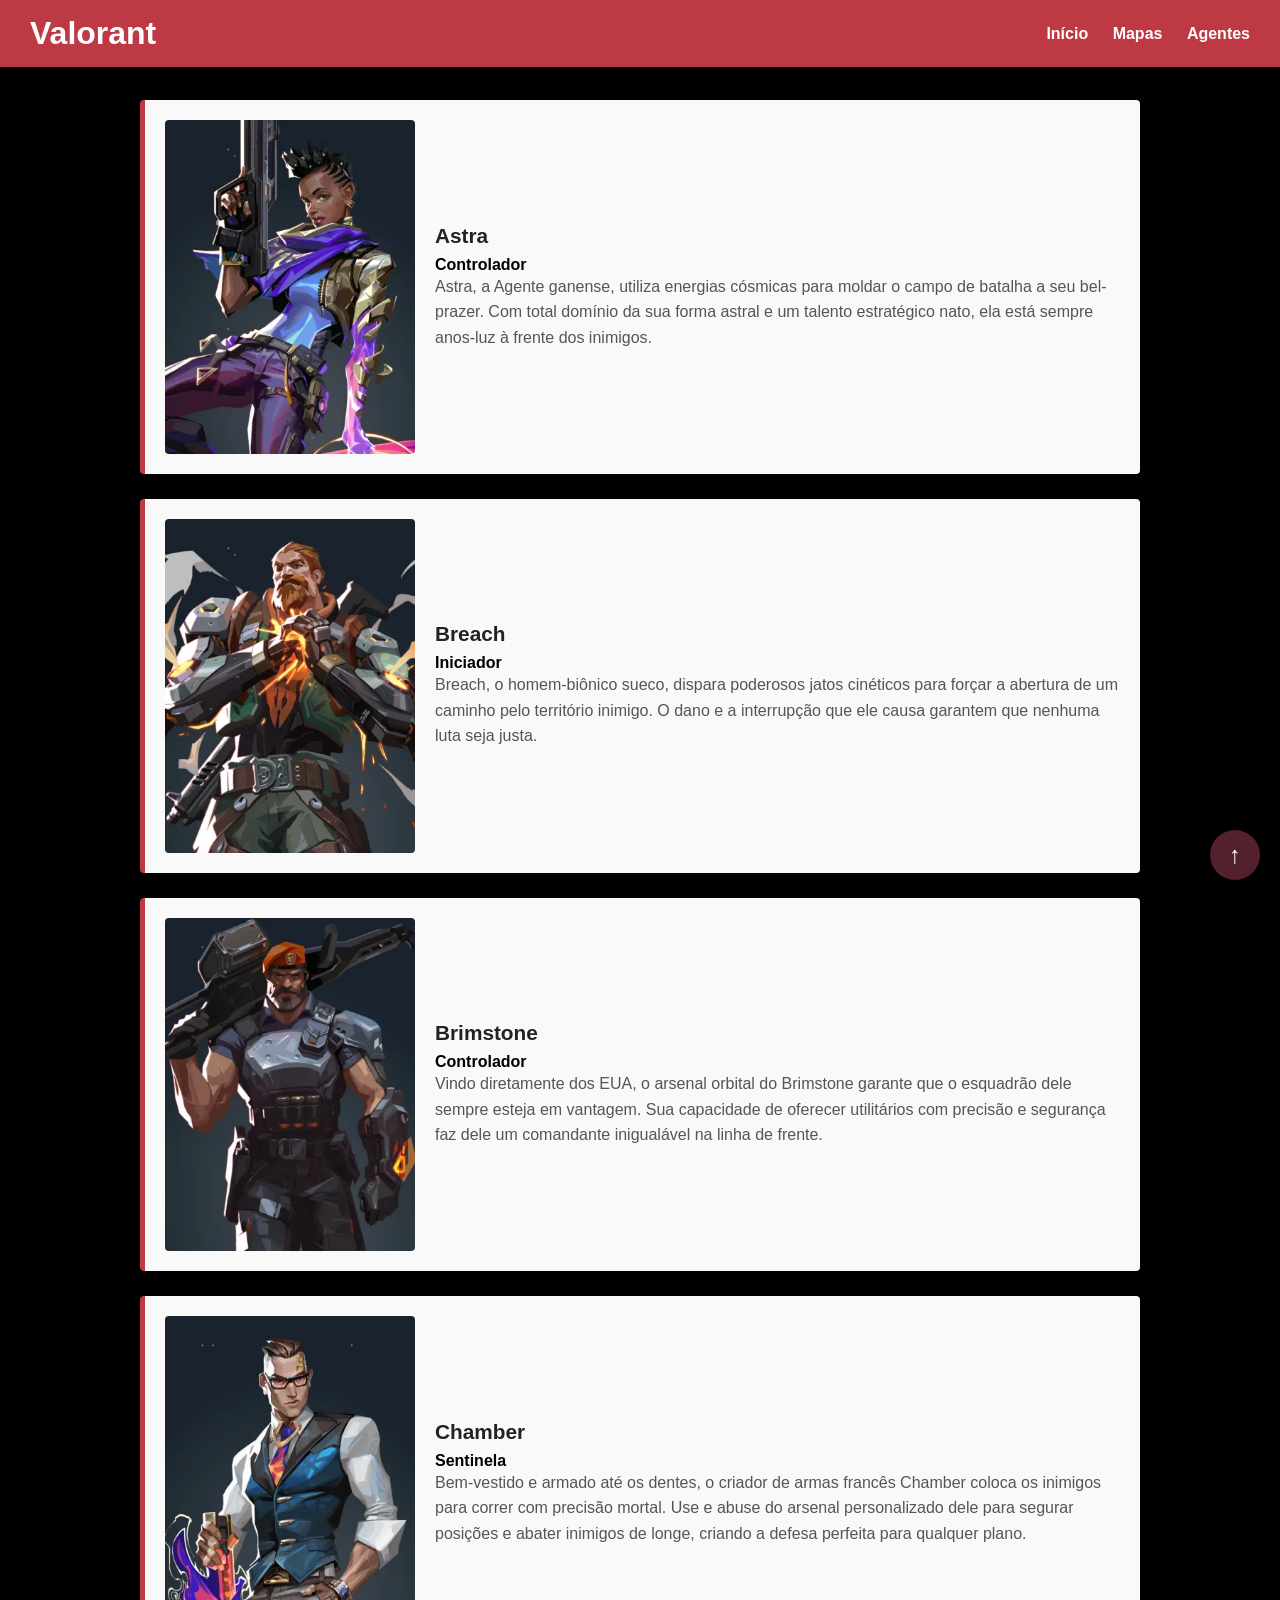
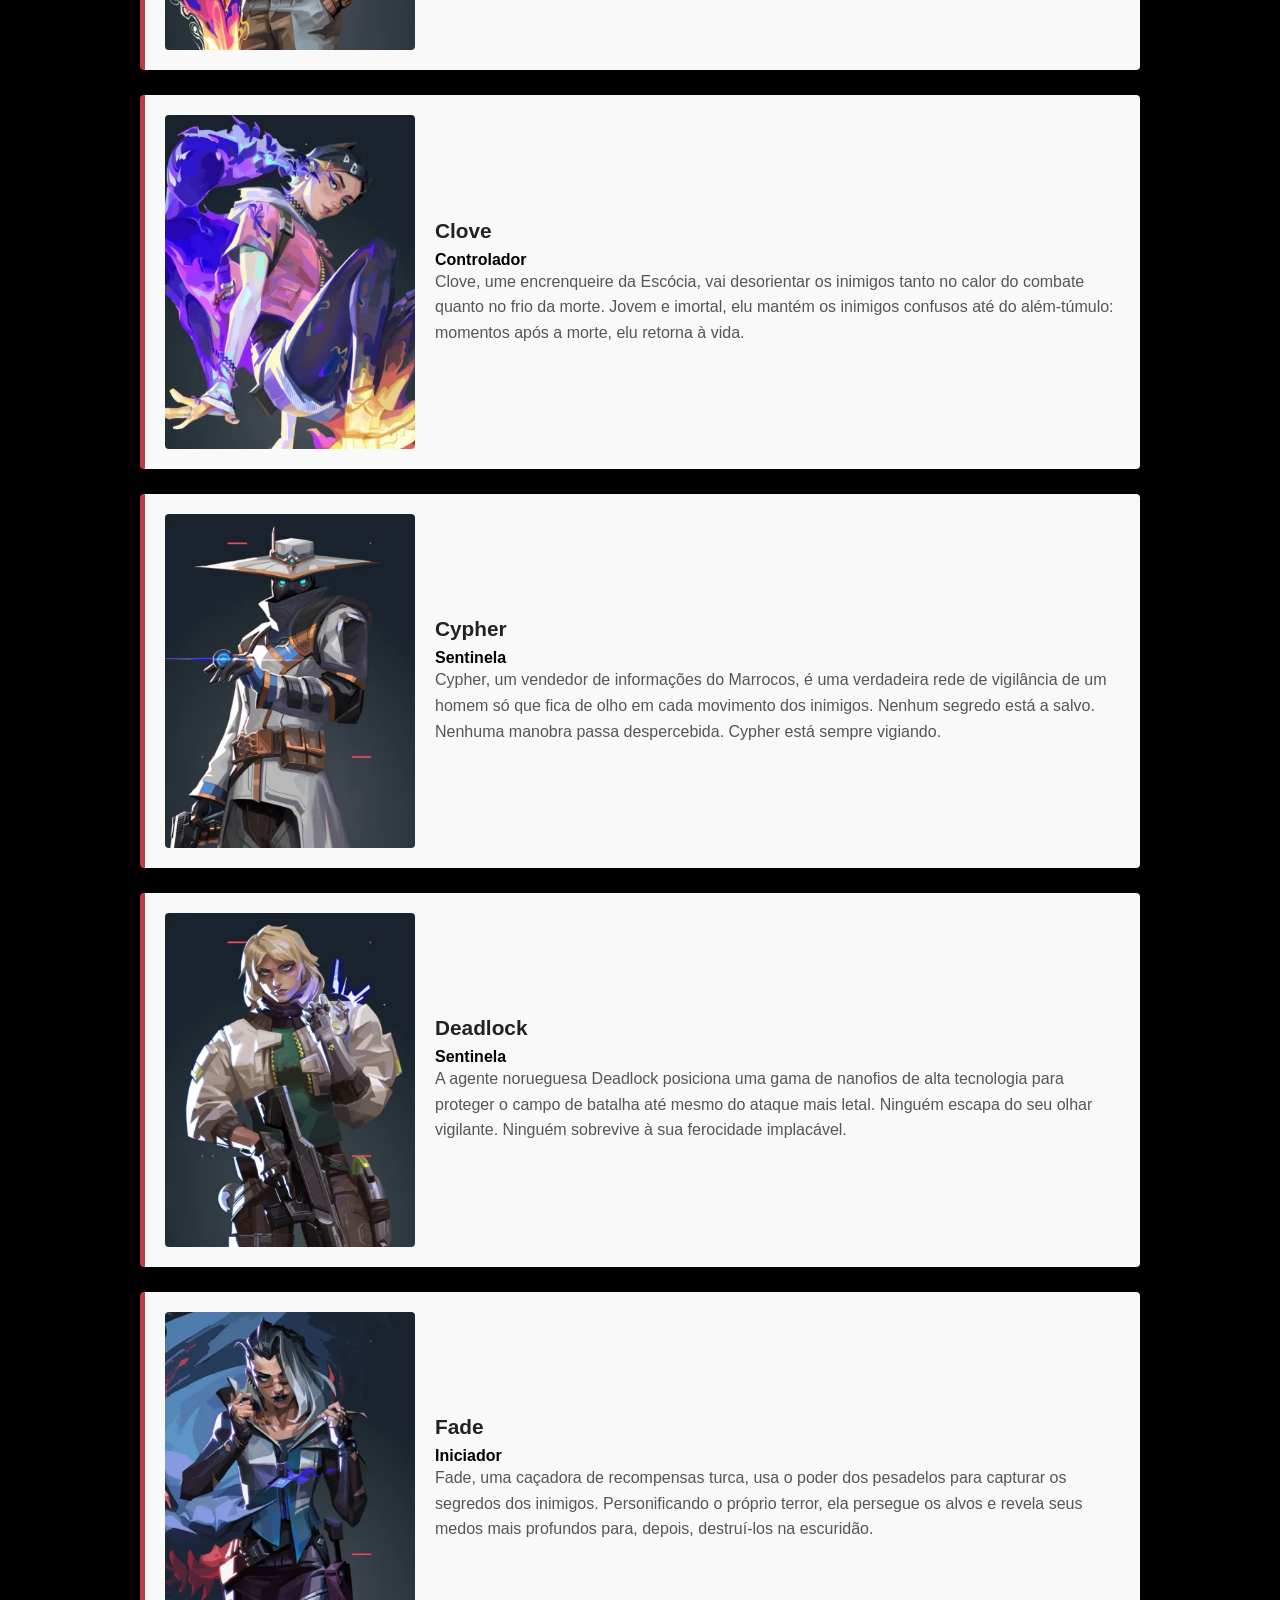
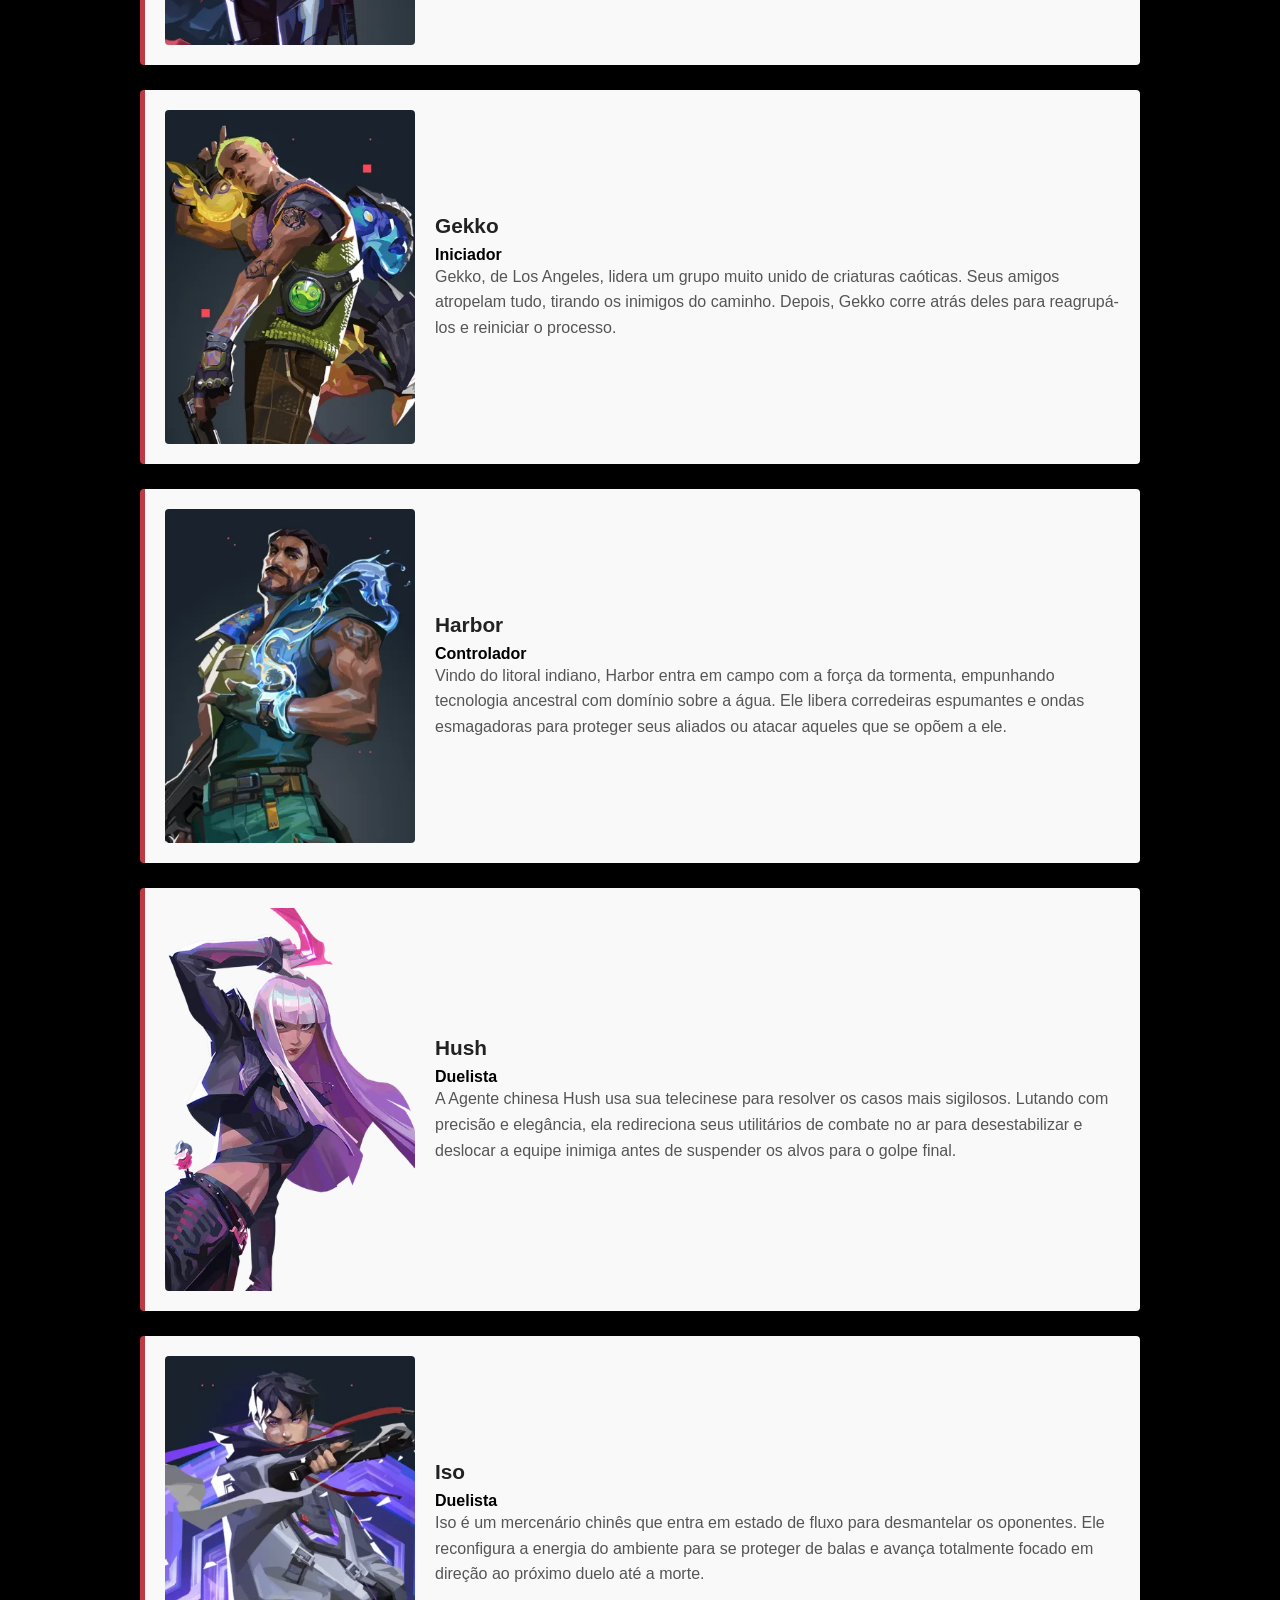
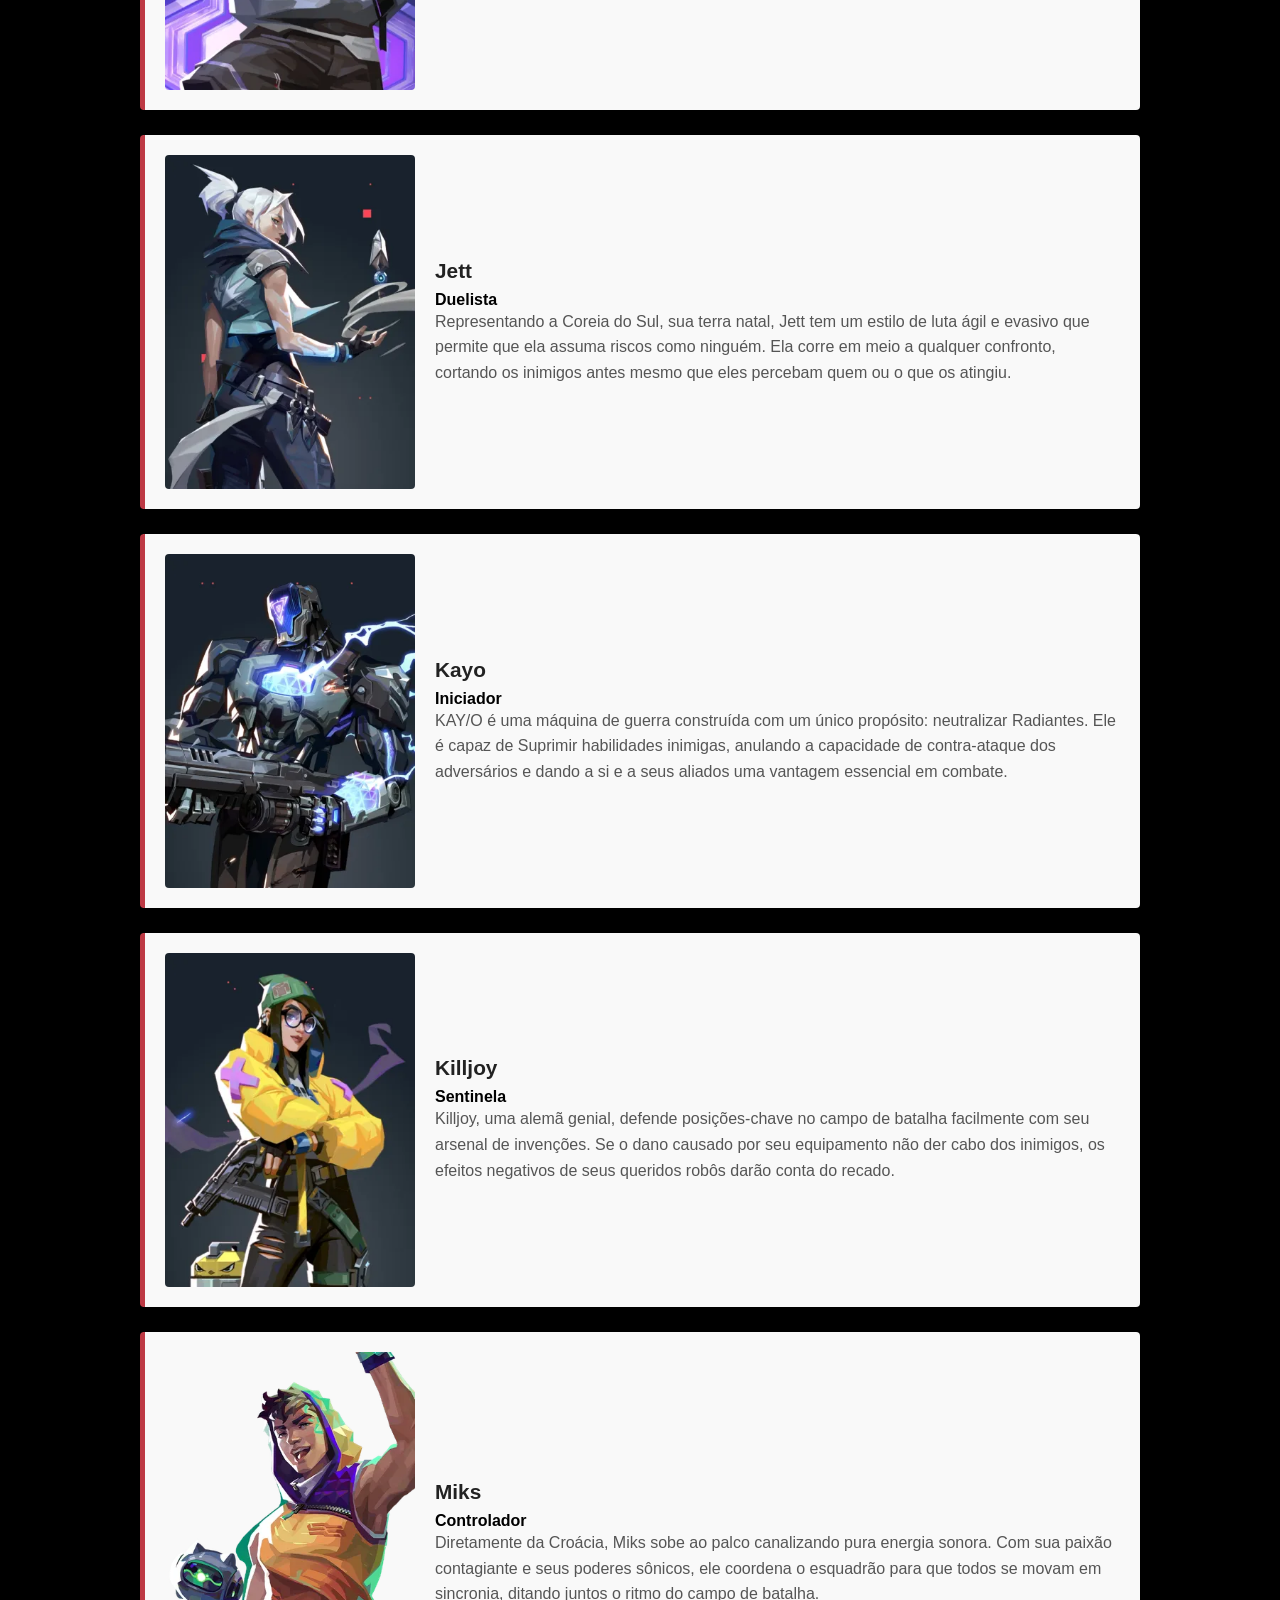
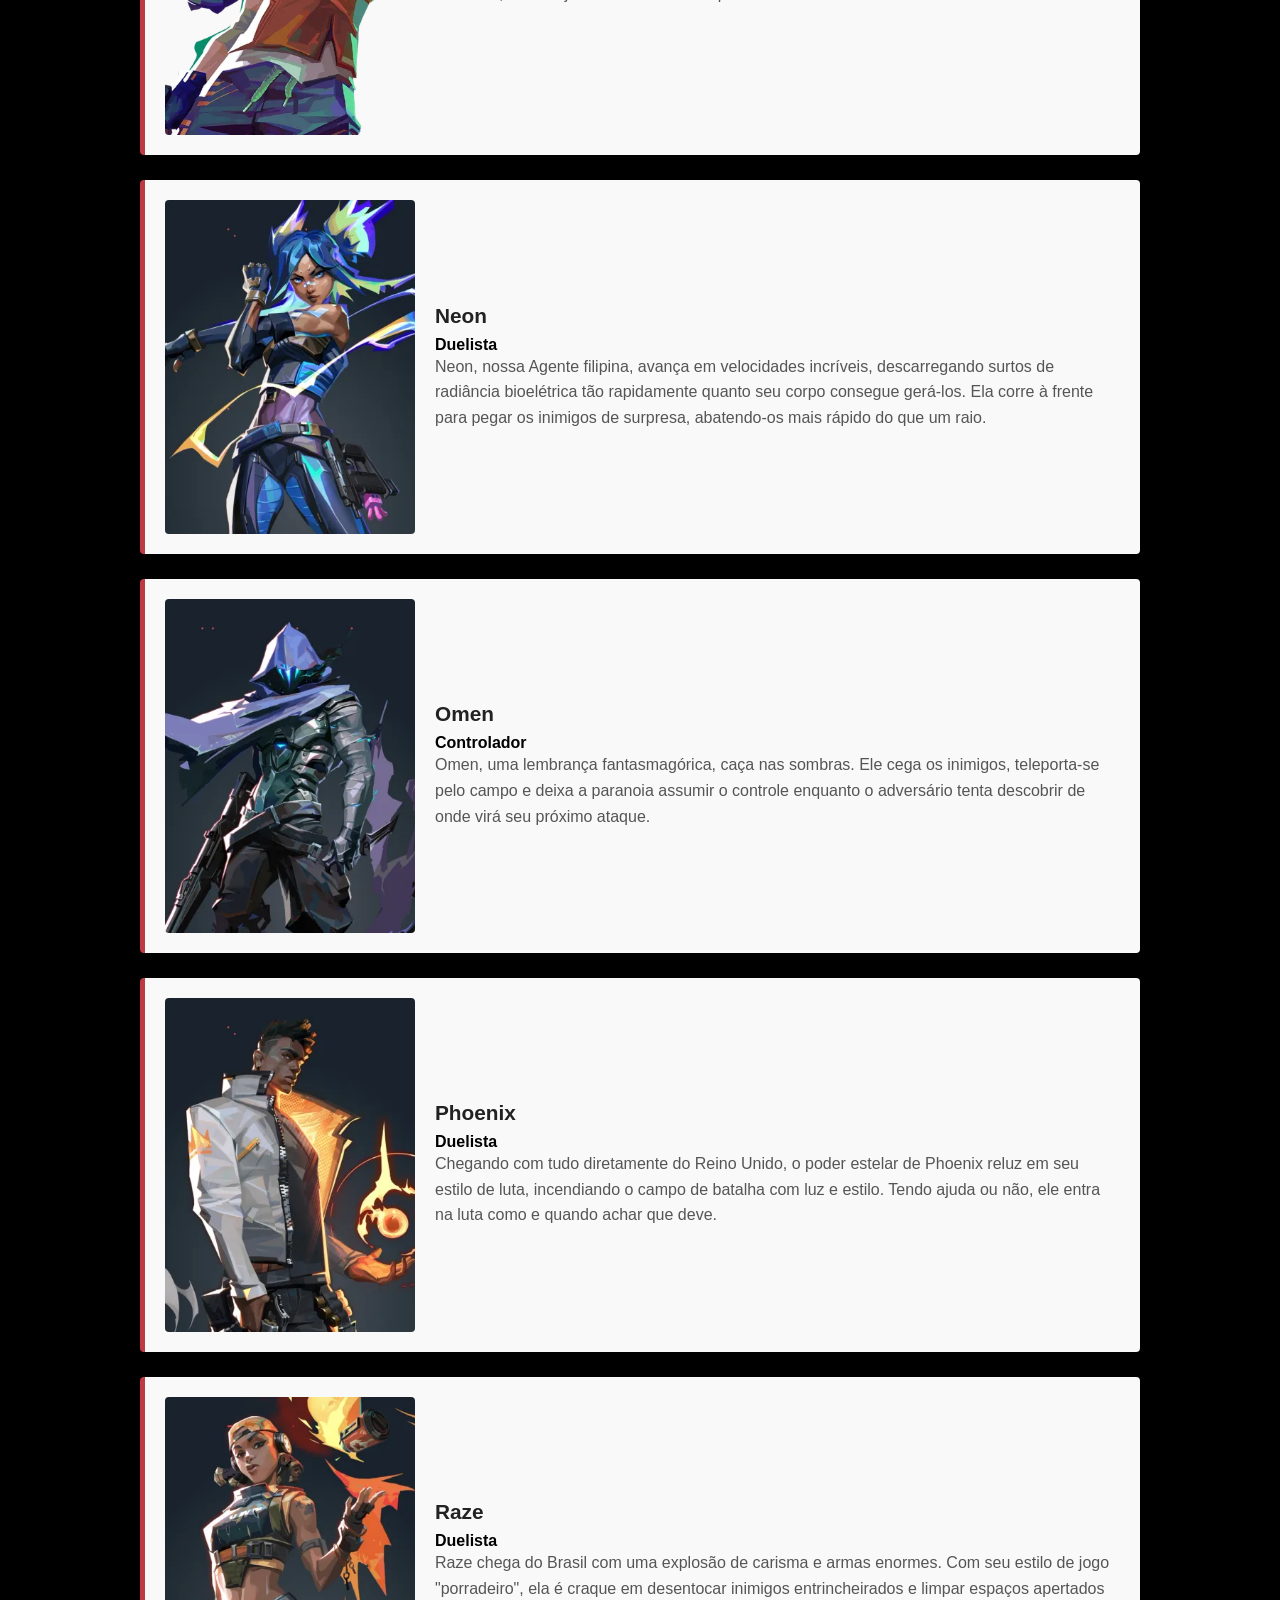
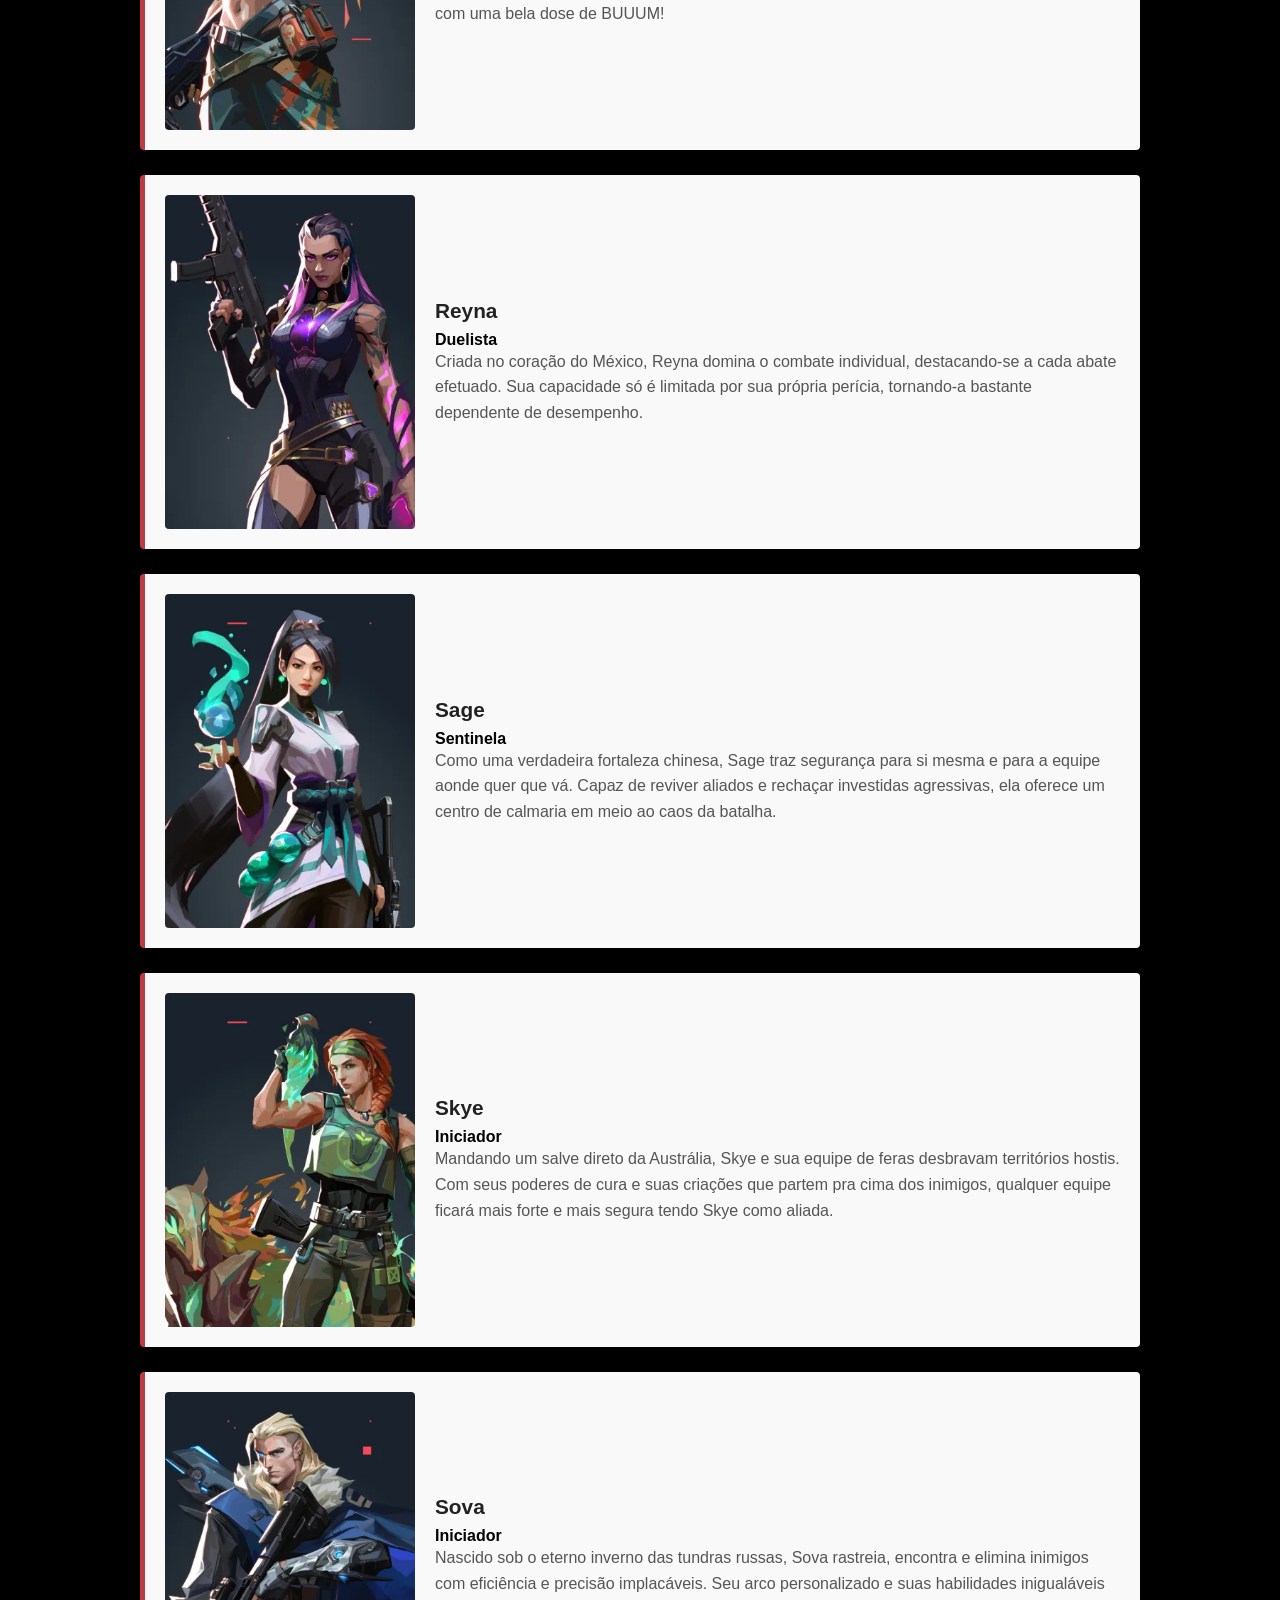
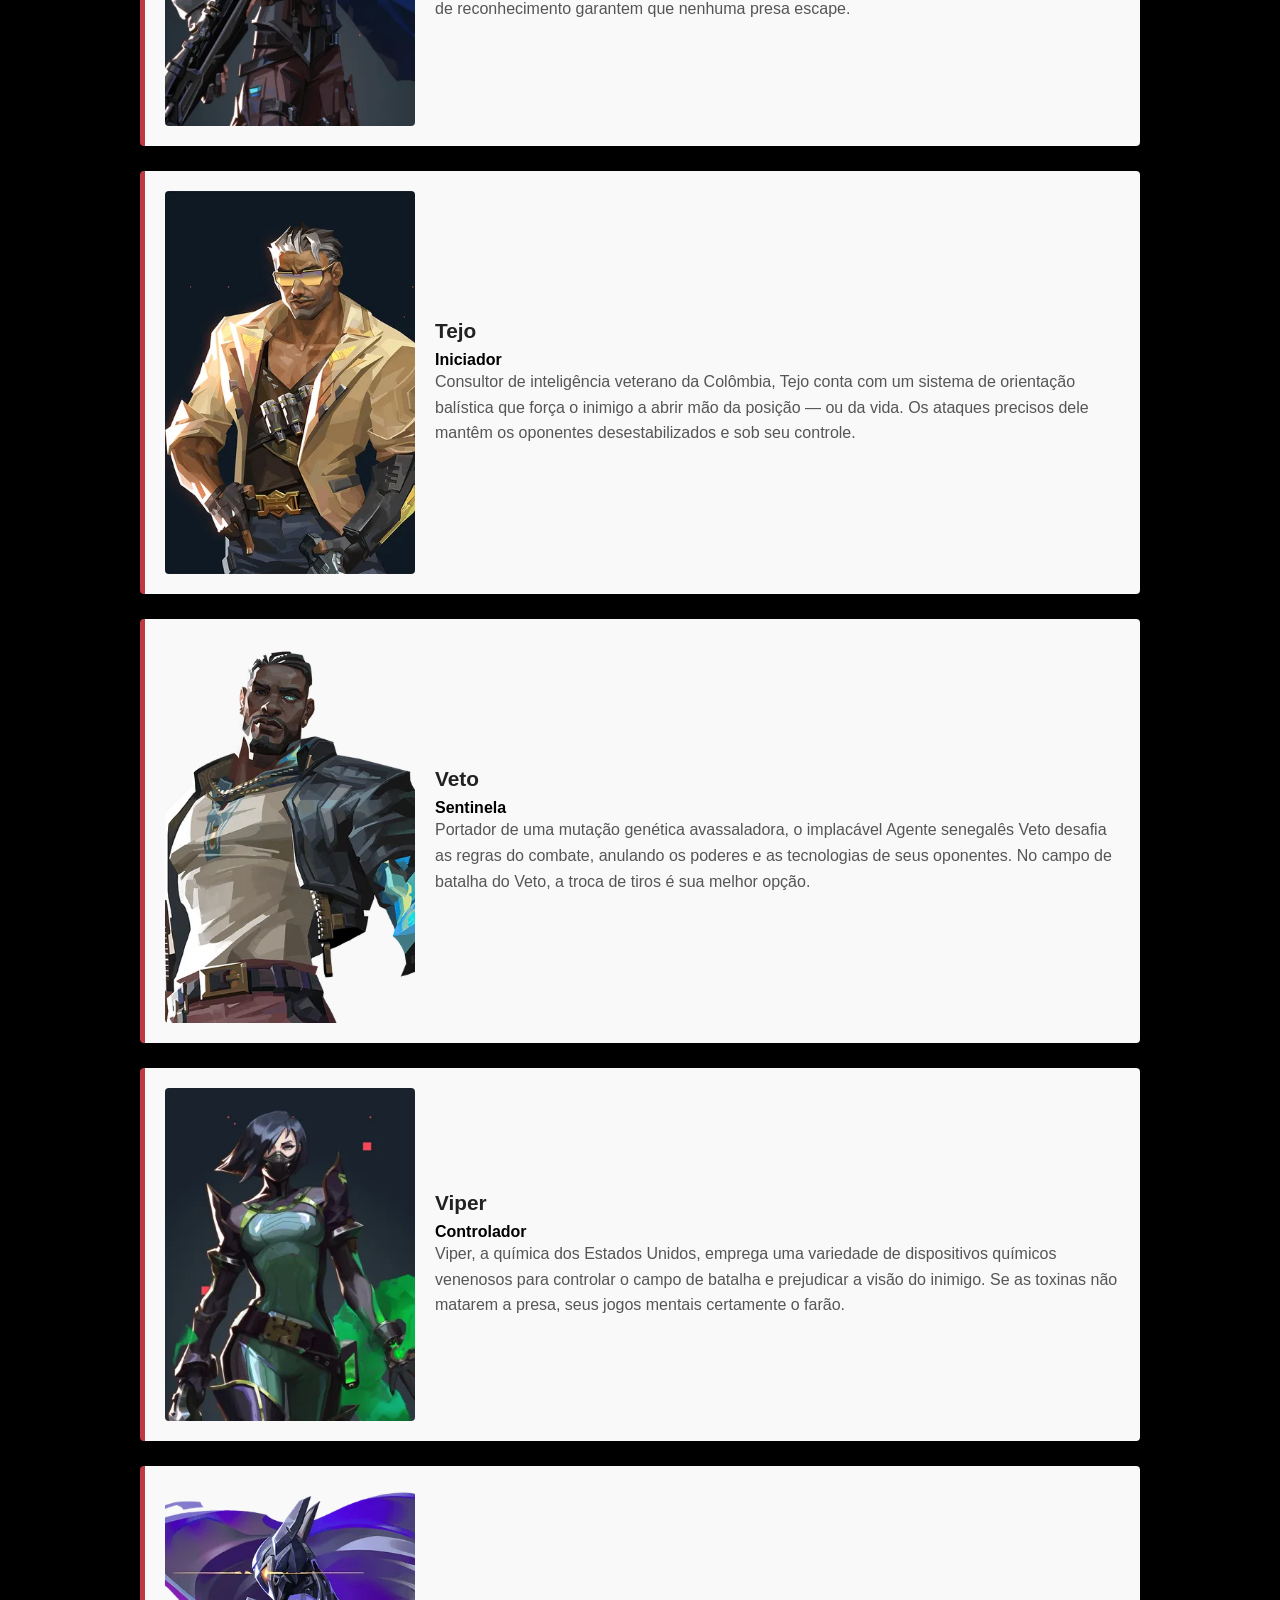
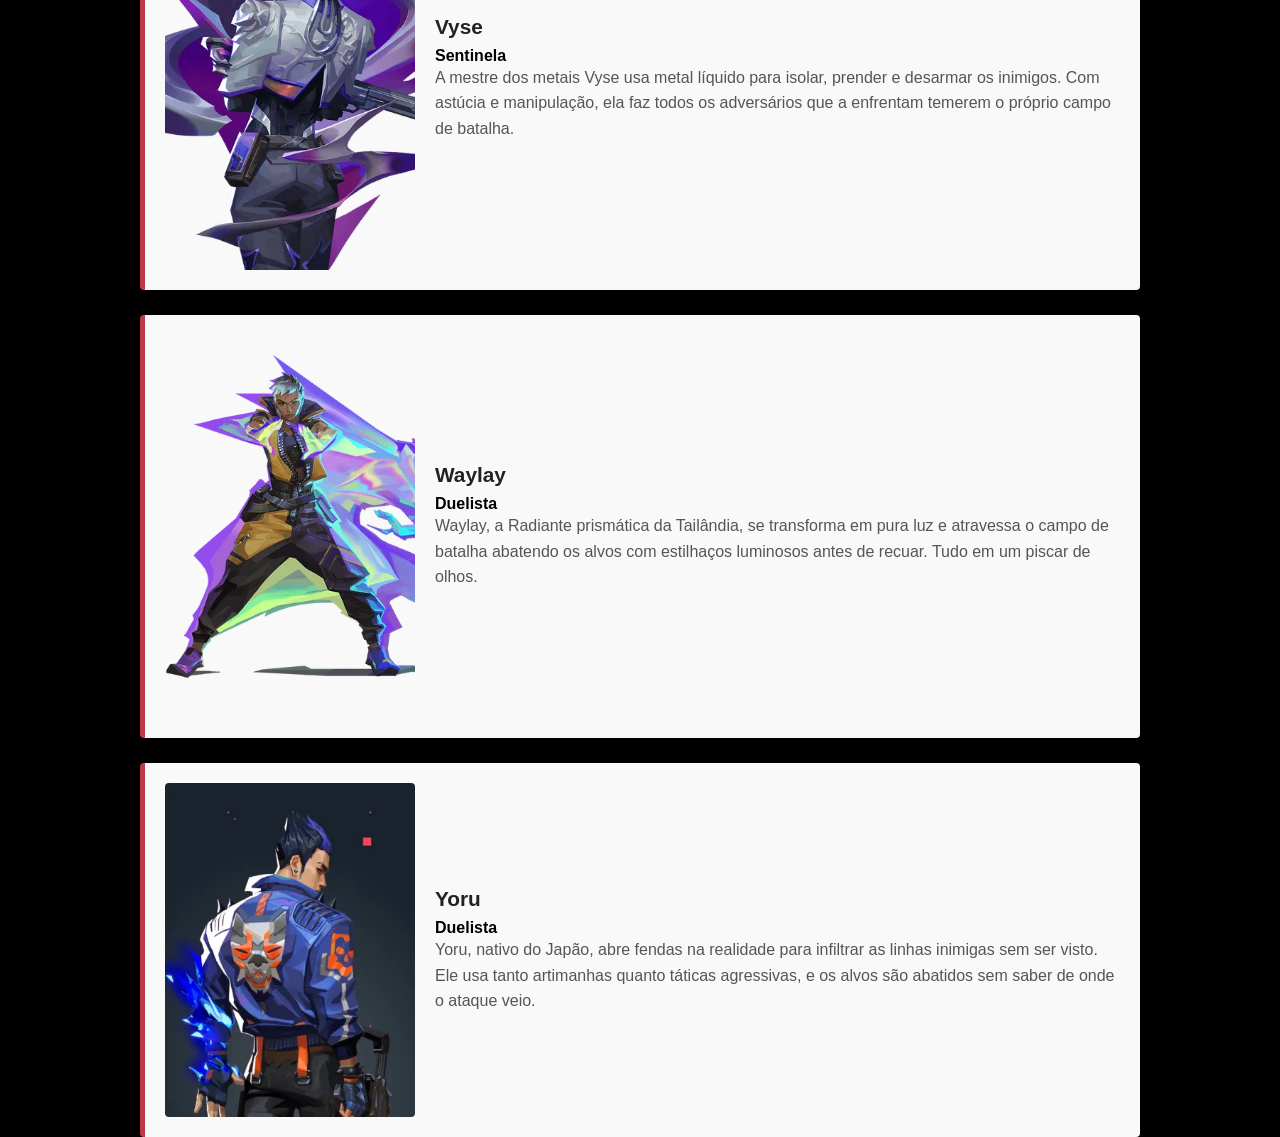
==== commit 8e46b54a: "att" ====
--- a/agentes.html
+++ b/agentes.html
@@ -6,6 +6,7 @@
     <title>Agentes</title>
     <link rel="stylesheet" href="style.css">
 </head>
+<a href="#" class="botao-topo">↑</a>
 <body>
 
     <header class="cabecalho-fixo">
--- a/style.css
+++ b/style.css
@@ -8,6 +8,33 @@
     font-family: Arial, sans-serif;
     background-color: #000000;
 }
+
+.botao-topo {
+    position: fixed;
+    bottom: 20px;
+    right: 20px;
+    width: 50px;
+    height: 50px;
+    background-color: #53212b;
+    color: #ffffff;
+    text-decoration: none;
+    font-size: 1.5rem;
+    font-weight: bold;
+    border-radius: 50%;
+    box-shadow: 0 4px 10px rgba(0, 0, 0, 0.3);
+    z-index: 2000;
+    
+    display: flex;
+    justify-content: center;
+    align-items: center;
+    
+    transition: background-color 0.2s ease;
+}
+
+.botao-topo:hover {
+    background-color: #3f1921;
+}
+
 
 .cabecalho-fixo {
     position: absolute;
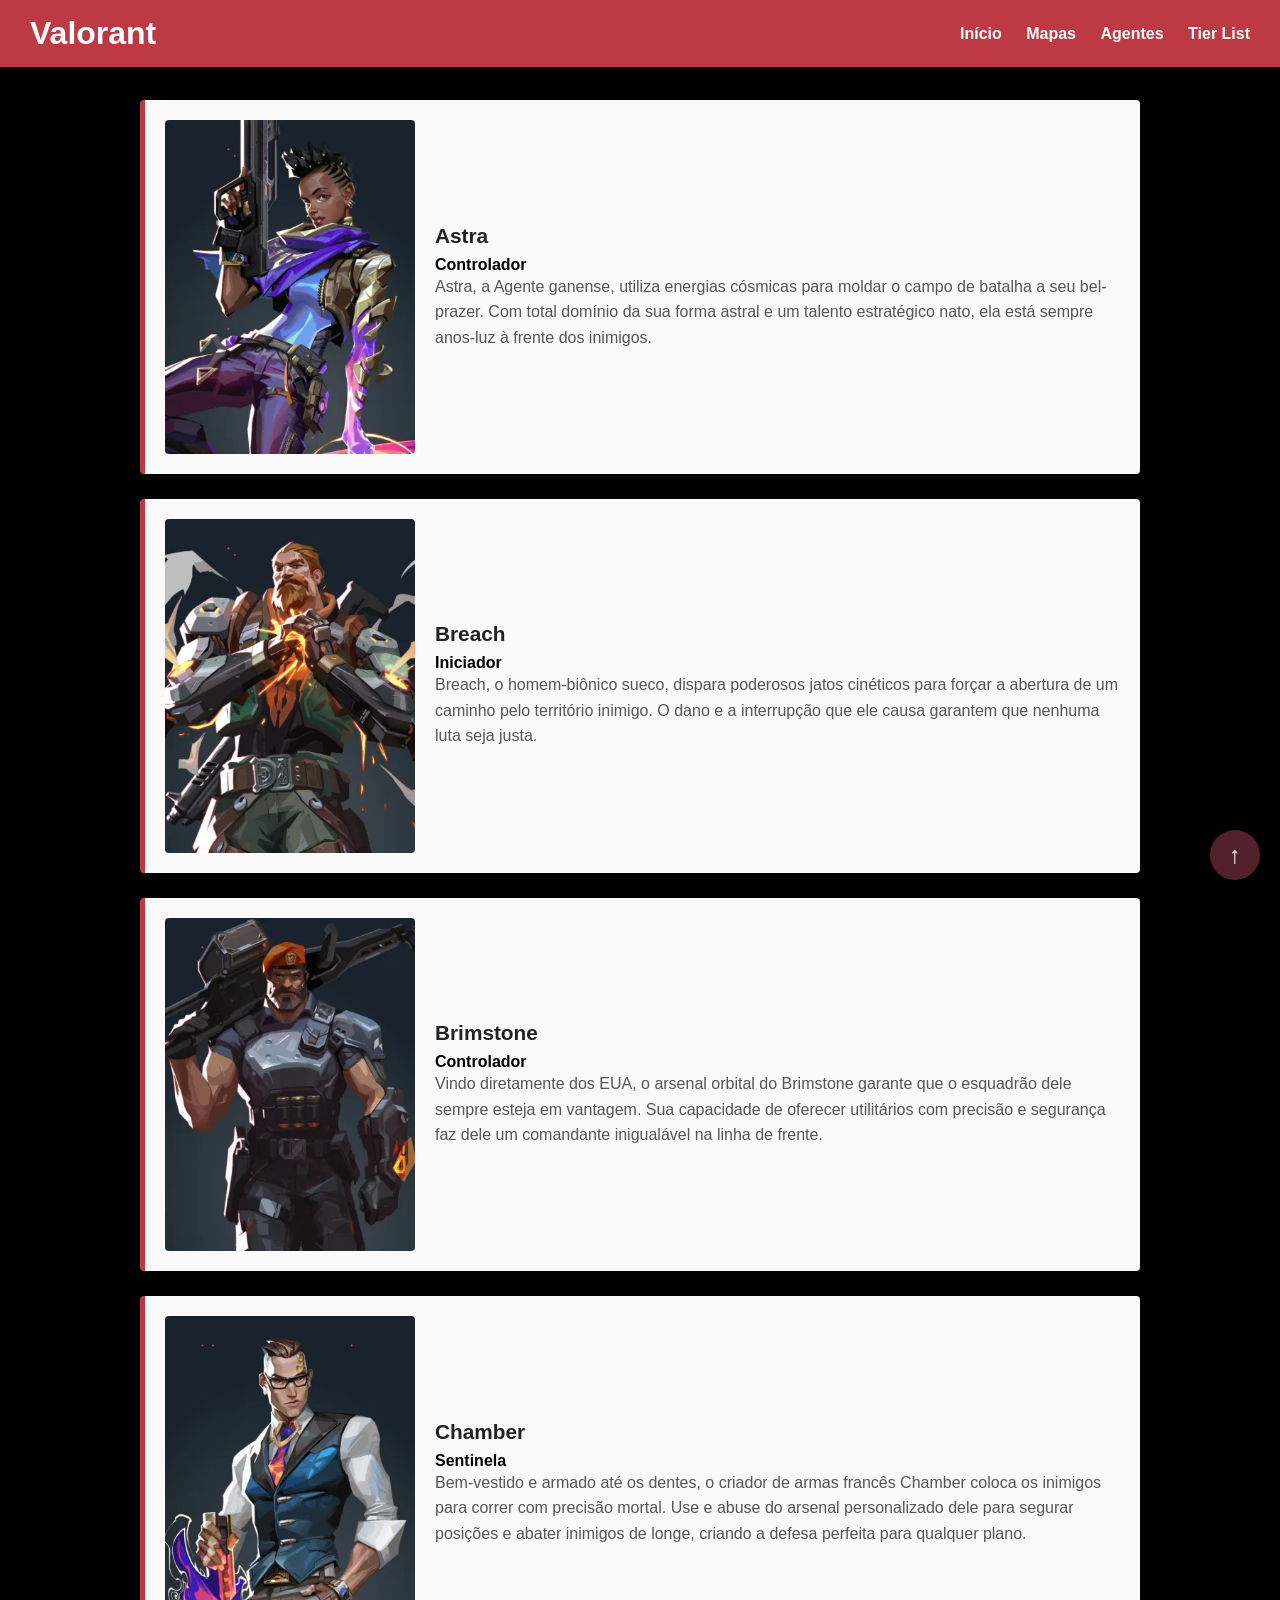
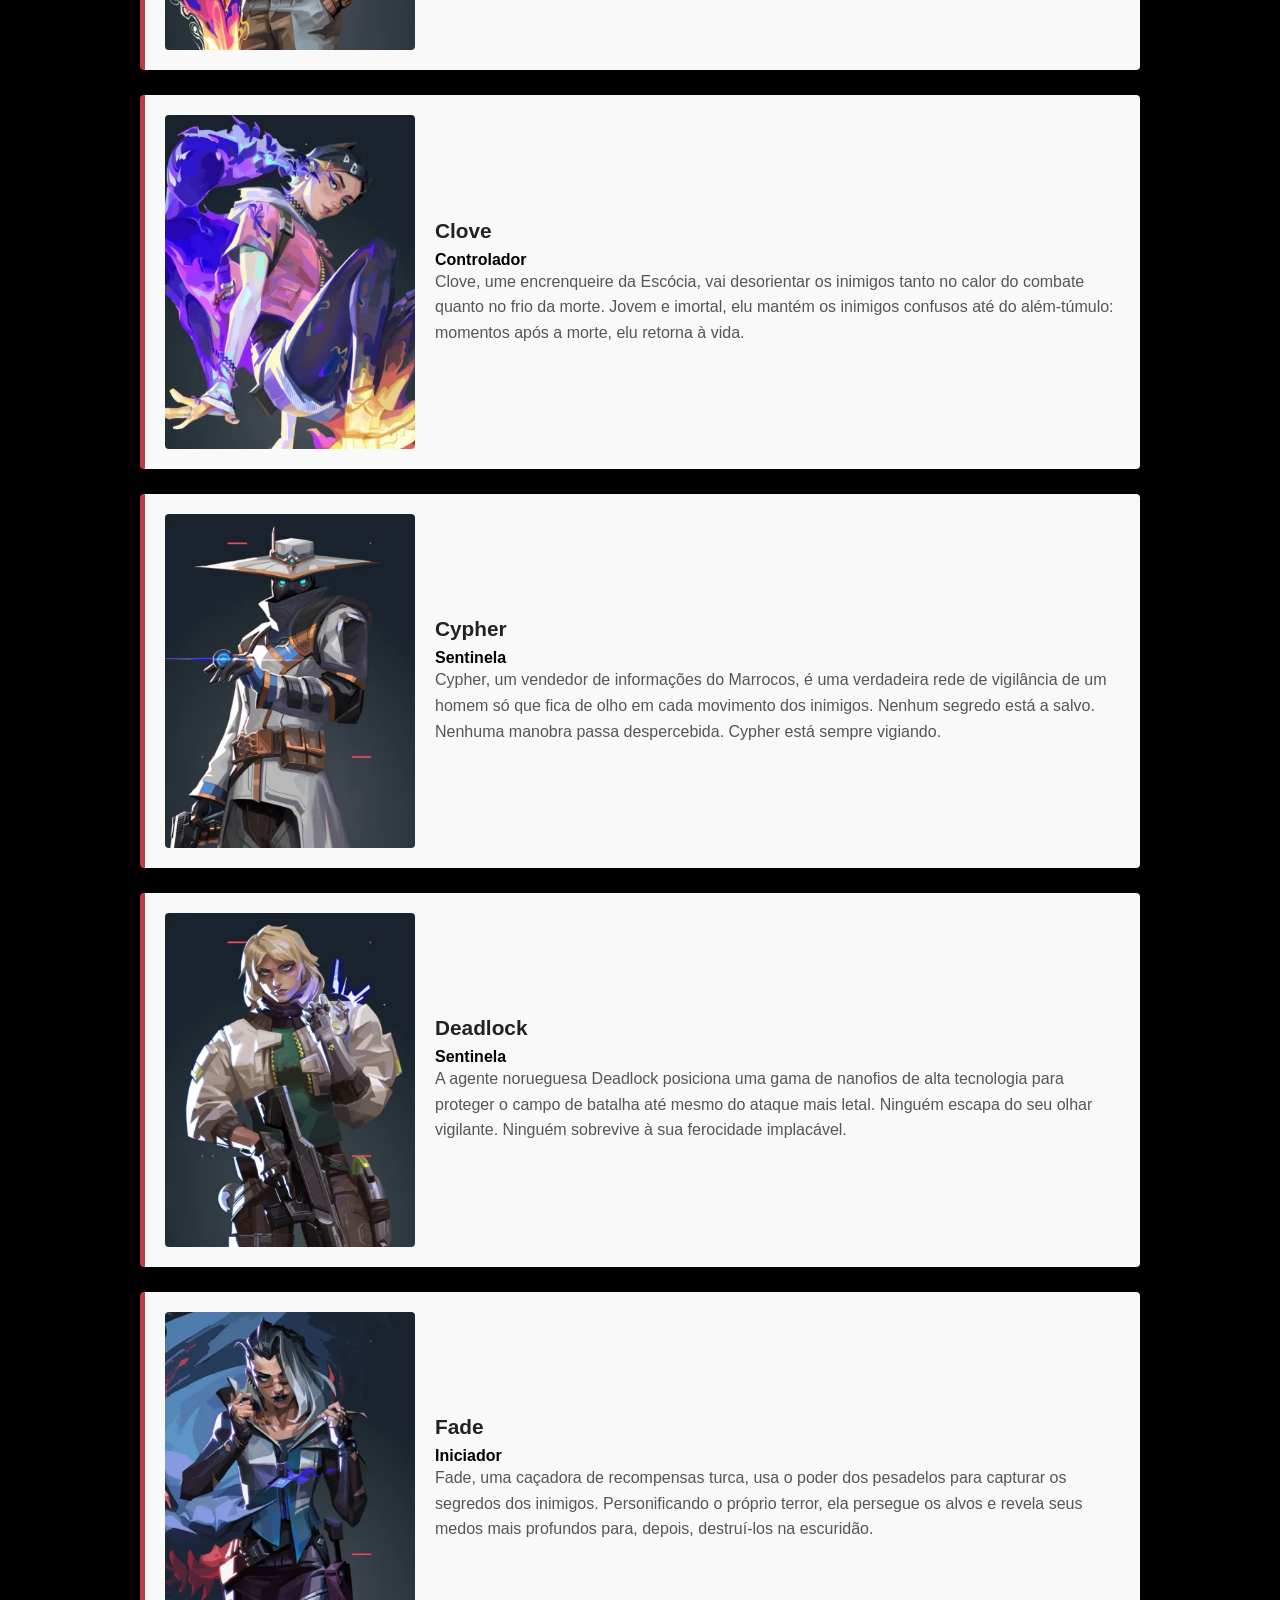
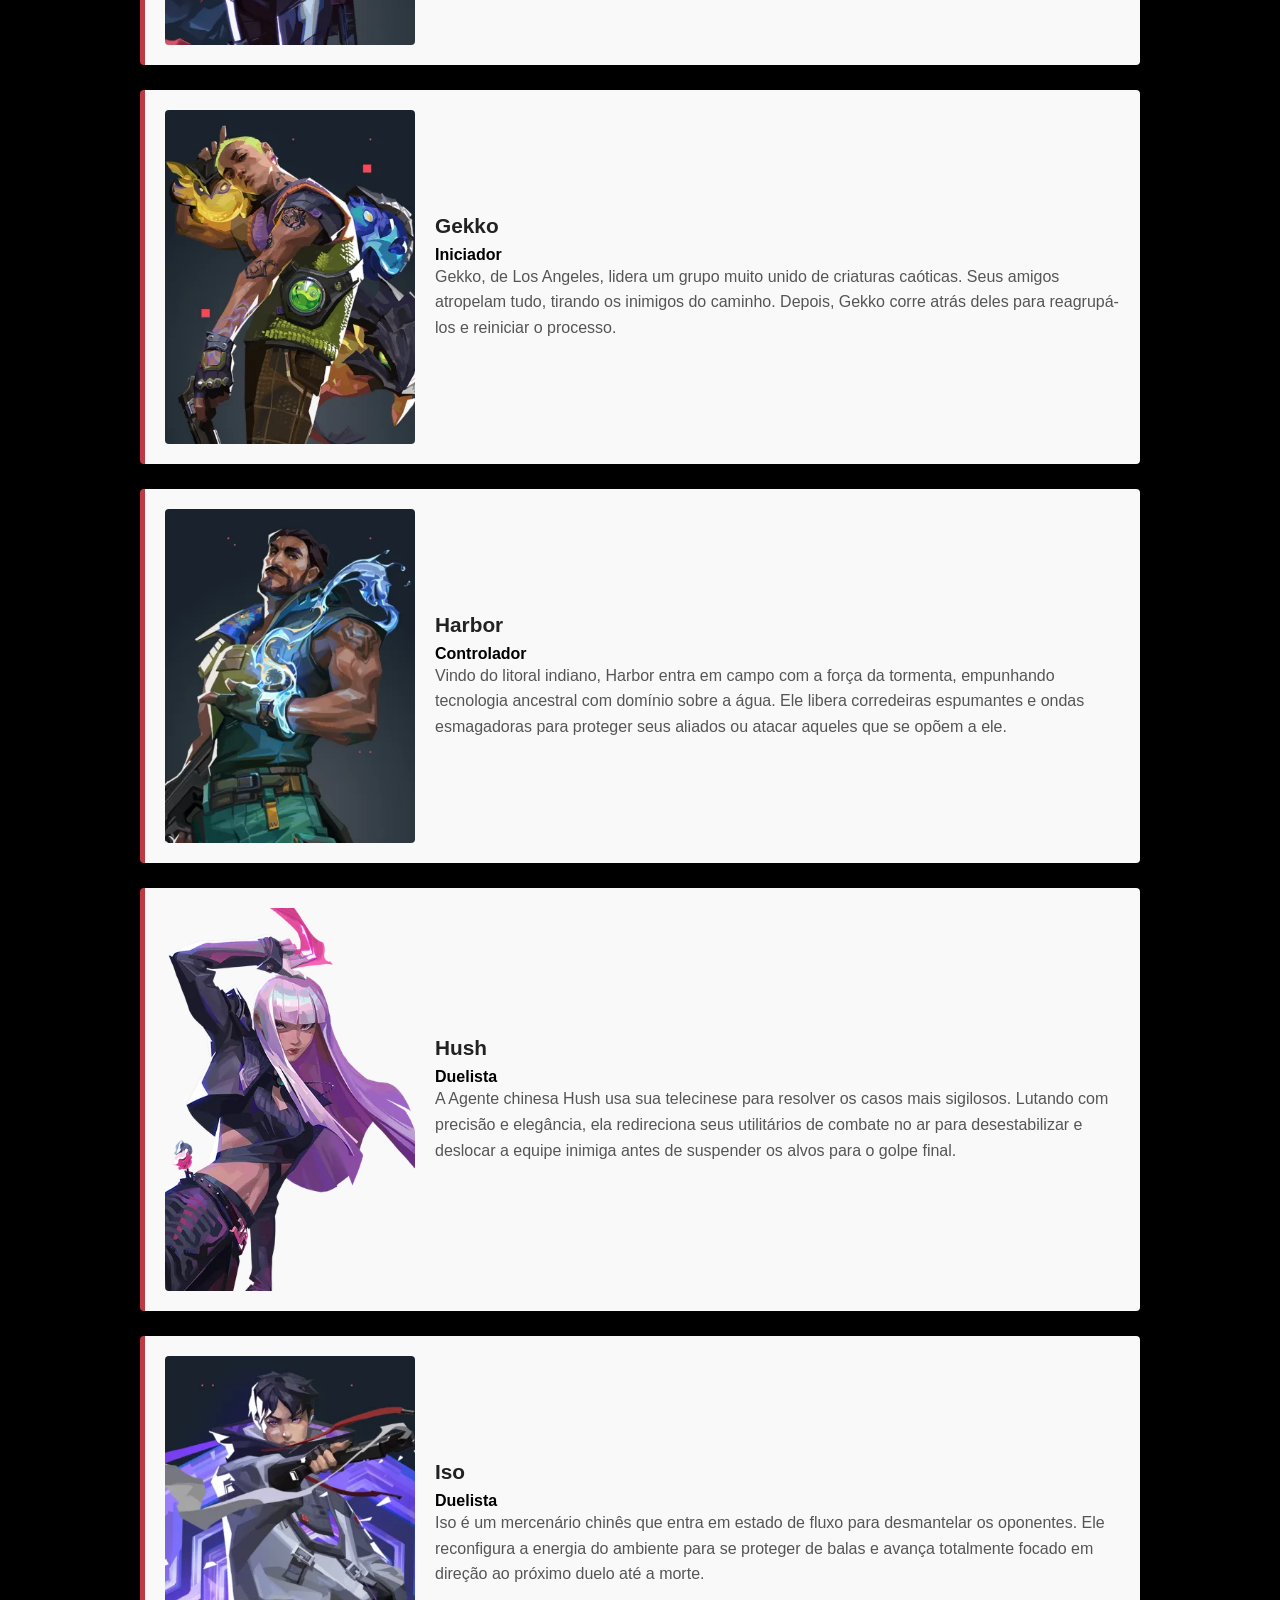
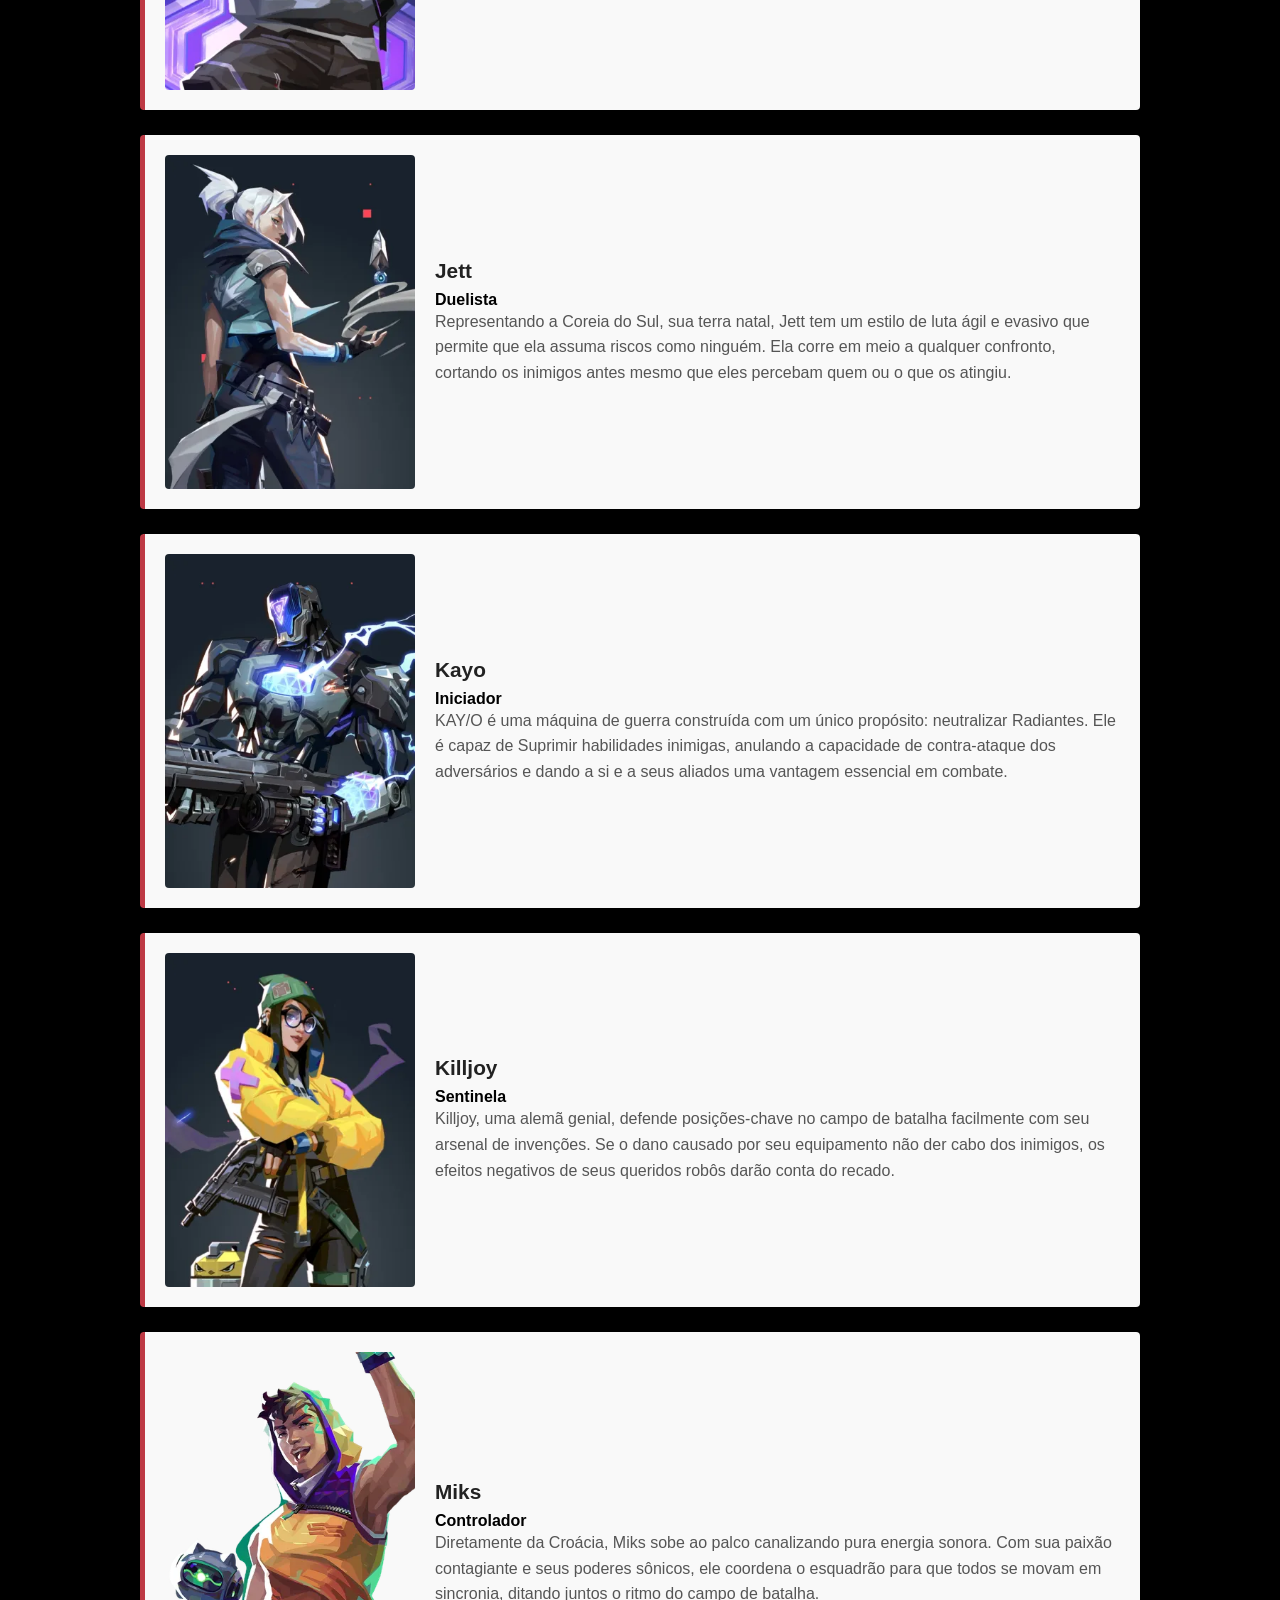
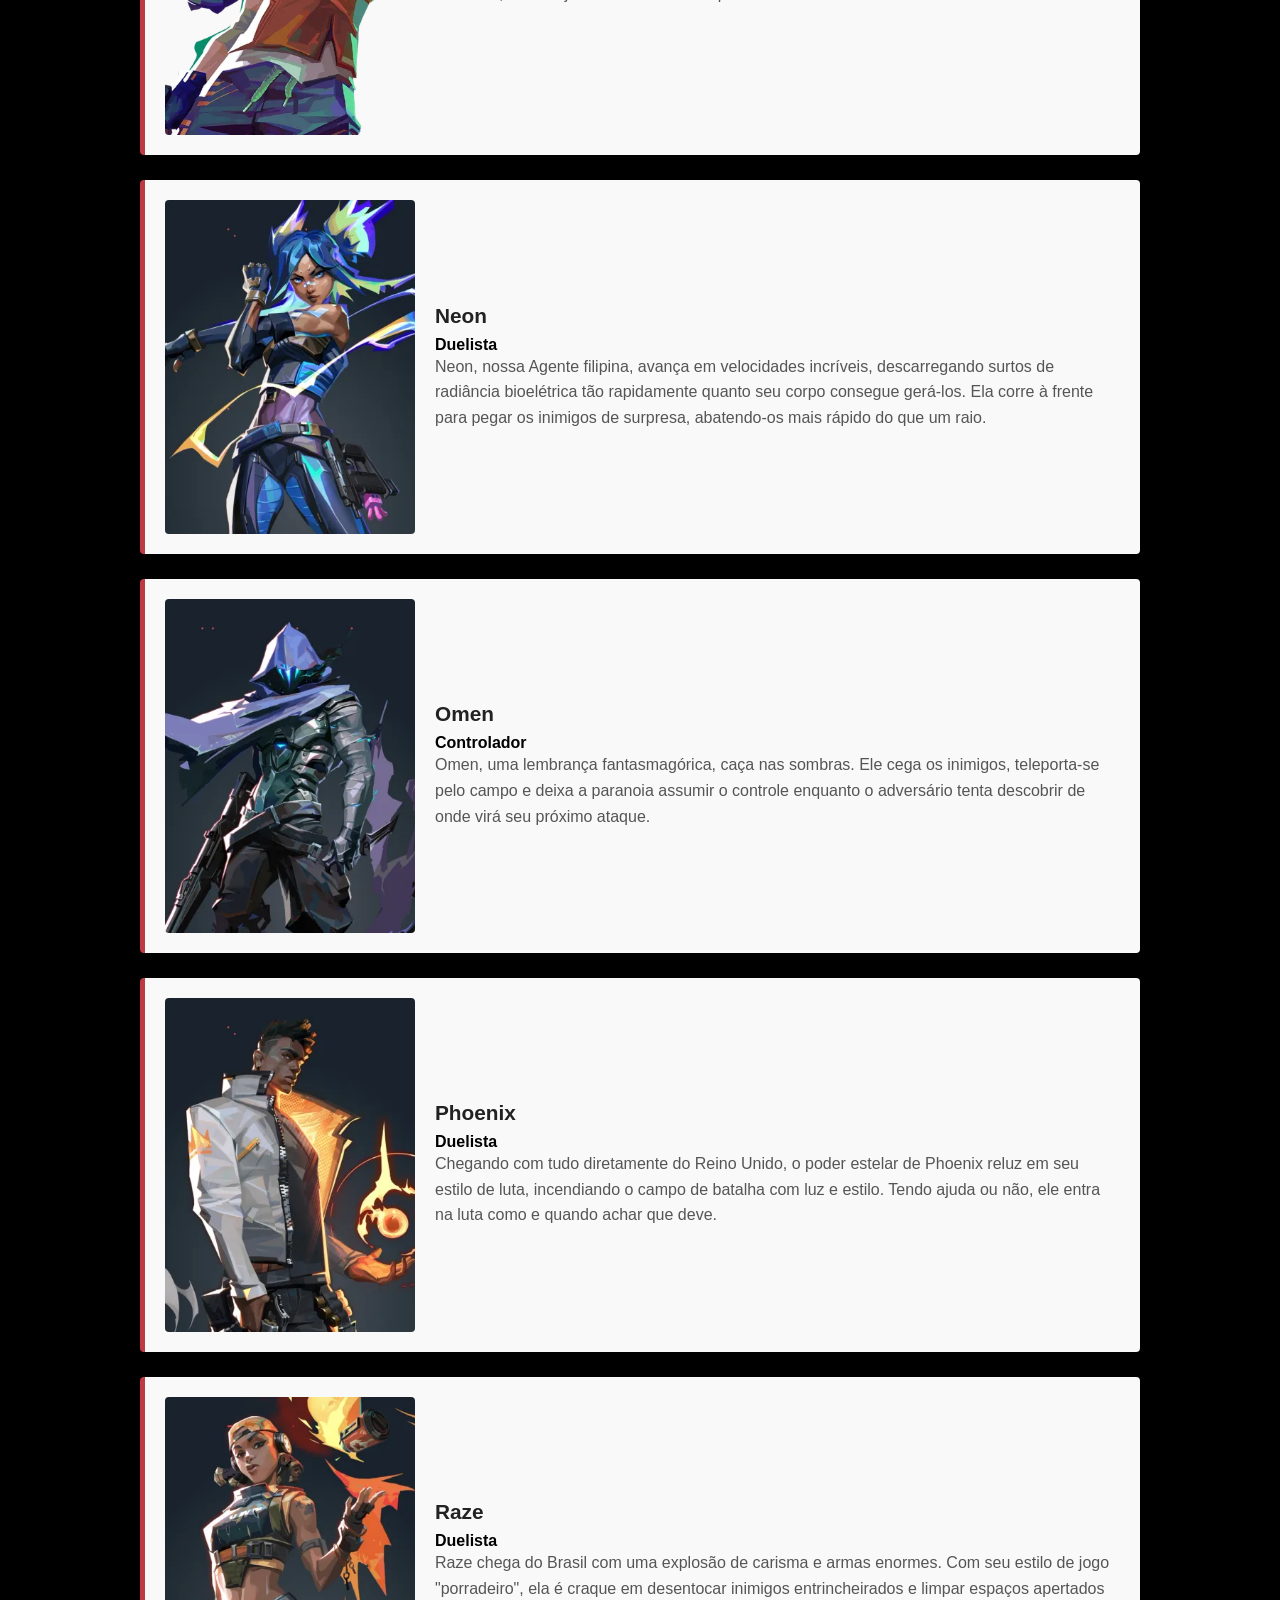
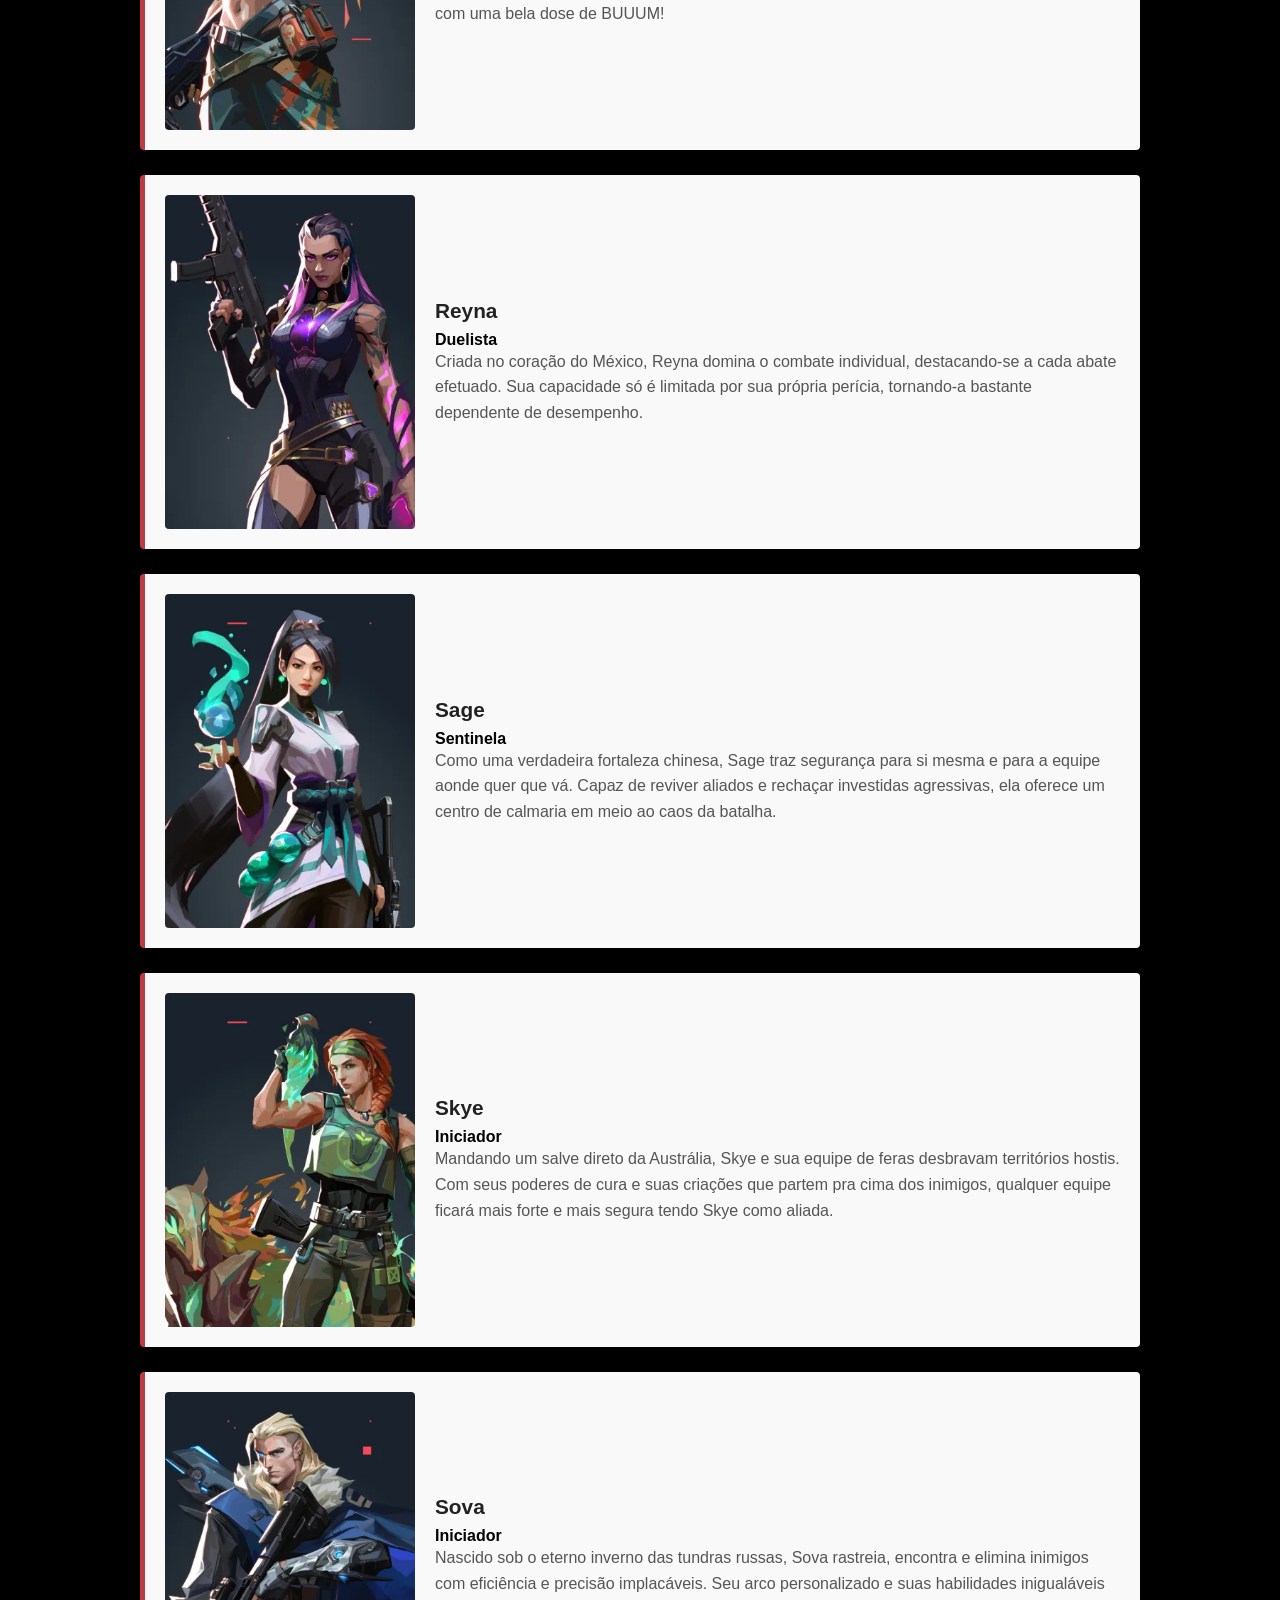
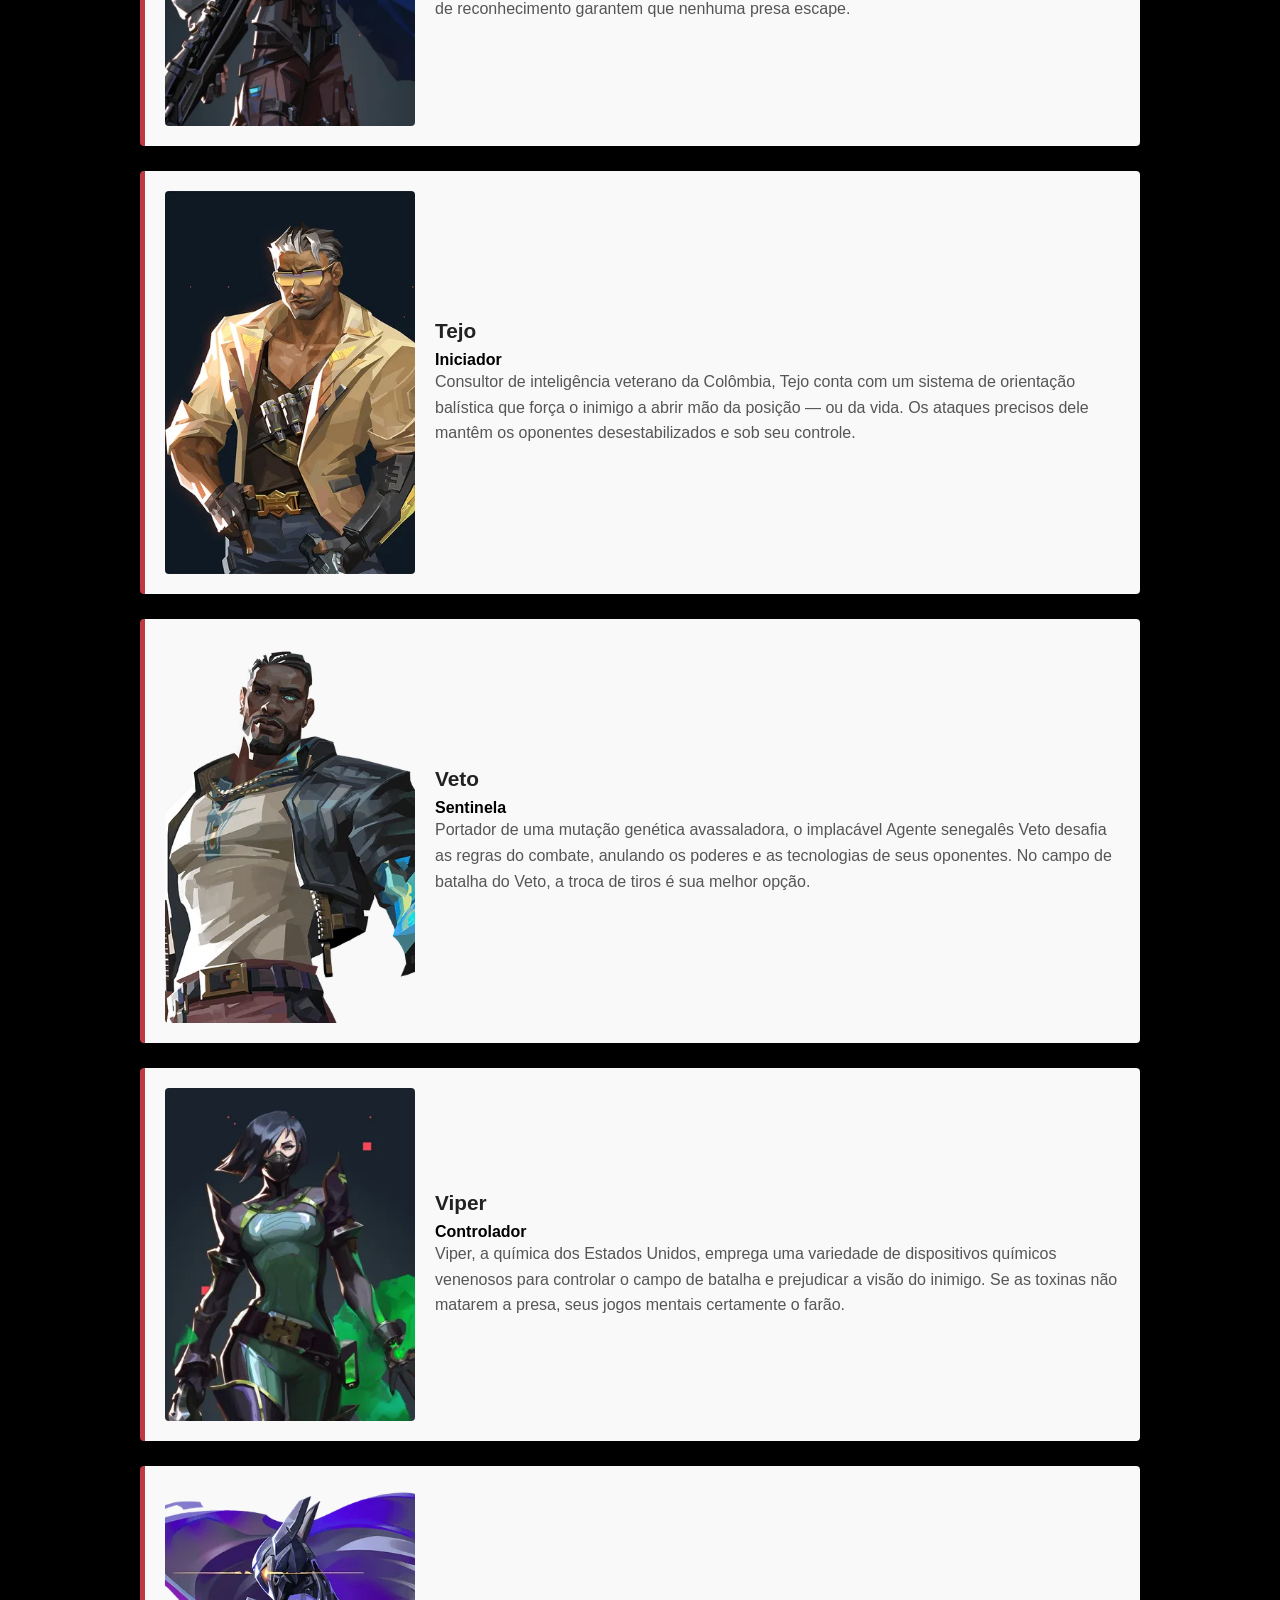
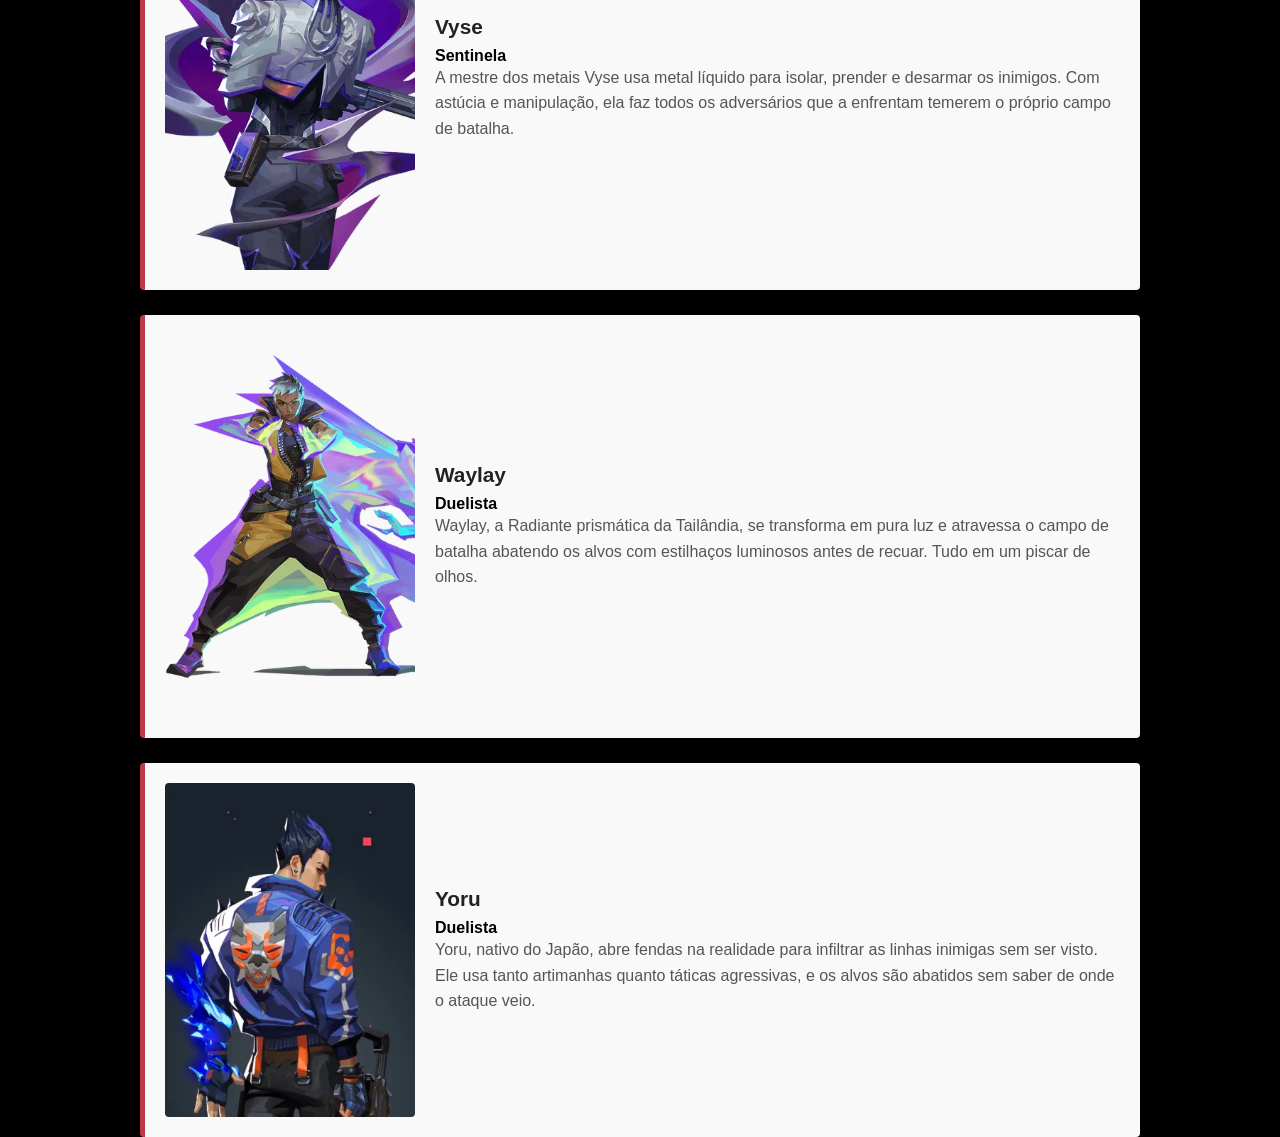
==== commit e701208a: "Lore e Tierlist" ====
--- a/agentes.html
+++ b/agentes.html
@@ -15,6 +15,7 @@
             <a href="index.html">Início</a>
             <a href="mapas.html">Mapas</a>
             <a href="agentes.html">Agentes</a>
+            <a href="tierlist.html">Tier List</a>
         </nav>
     </header>
 
--- a/style.css
+++ b/style.css
@@ -107,3 +107,188 @@
     color: #555;
     line-height: 1.6;
 }
+
+.secao-item-mapas {
+    background-color: #f9f9f9;
+    border-left: 5px solid #bd3944;
+    border-radius: 4px;
+    padding: 20px;
+    display: grid;
+    grid-template-columns: 500px 1fr;
+    gap: 20px;
+    align-items: center;
+    box-shadow: 0 8px 20px rgba(0,0,0,0.05);
+}
+
+.imagens-mapa {
+    display: grid;
+    grid-template-columns: 1fr 1fr;
+    gap: 10px;
+    width: 100%;
+}
+
+.imagens-mapa img {
+    width: 100%;
+    height: auto;
+    border-radius: 4px;
+    object-fit: cover;
+}
+
+.container-lore {
+    max-width: 900px;
+    margin: 100px auto 0 auto;
+    padding: 0 20px;
+}
+
+.titulo-lore {
+    color: #ffffff;
+    font-size: 2rem;
+    text-align: center;
+    margin-bottom: 40px;
+    text-transform: uppercase;
+    letter-spacing: 2px;
+}
+
+.timeline {
+    position: relative;
+    border-left: 4px solid #53212b;
+    padding-left: 30px;
+    margin-left: 20px;
+    display: flex;
+    flex-direction: column;
+    gap: 30px;
+}
+
+.timeline-item {
+    position: relative;
+}
+
+.timeline-badge {
+    position: absolute;
+    left: -57px;
+    top: 0;
+    width: 50px;
+    height: 50px;
+    background-color: #53212b;
+    border: 3px solid #bd3944;
+    color: #ffffff;
+    border-radius: 50%;
+    font-weight: bold;
+    font-size: 1.1rem;
+    
+    display: flex;
+    justify-content: center;
+    align-items: center;
+}
+
+.timeline-item .secao-texto {
+    background-color: #f1ebed;
+    border-left: 5px solid #53212b;
+    border-radius: 4px;
+    padding: 25px;
+    box-shadow: 0 4px 10px rgba(0,0,0,0.2);
+}
+
+.timeline-item .secao-texto p {
+    margin-bottom: 12px;
+}
+
+.timeline-item .secao-texto p:last-child {
+    margin-bottom: 0;
+}
+
+.container-tierlist {
+    max-width: 1000px;
+    margin: 40px auto 0 auto;
+    padding: 0 20px;
+    display: flex;
+    flex-direction: column;
+    gap: 30px;
+}
+
+.quadro-ranks {
+    display: flex;
+    flex-direction: column;
+    gap: 5px;
+    background-color: #1a1a1a;
+    padding: 5px;
+    border-radius: 4px;
+}
+
+.linha-rank {
+    display: flex;
+    background-color: #262626;
+    min-height: 80px;
+}
+
+.label-rank {
+    width: 80px;
+    min-width: 80px;
+    display: flex;
+    justify-content: center;
+    align-items: center;
+    font-size: 1.8rem;
+    font-weight: bold;
+    color: #000000;
+}
+
+.rank-b { background-color: #fd4556; }
+.rank-c { background-color: #bd3944; }
+.rank-d { background-color: #53212b; }
+.rank-a { background-color: #b78460; }
+.rank-s { background-color: #042e27; }
+
+.zona-drop {
+    display: flex;
+    flex-wrap: wrap;
+    gap: 10px;
+    padding: 10px;
+    width: 100%;
+}
+
+.banco-itens {
+    display: flex;
+    flex-wrap: wrap;
+    gap: 12px;
+    background-color: #3f1921;
+    padding: 20px;
+    border-radius: 4px;
+    justify-content: center;
+}
+
+.item-tier {
+    width: 80px;
+    height: 80px;
+    background-color: #53212b;
+    border: 2px solid #ffffff;
+    color: #ffffff;
+    font-weight: bold;
+    font-size: 0.9rem;
+    border-radius: 4px;
+    cursor: grab;
+    
+    display: flex;
+    justify-content: center;
+    align-items: center;
+    text-align: center;
+}
+
+.item-tier {
+    width: 80px;
+    height: 80px;
+    background-color: #53212b;
+    border: 2px solid #ffffff;
+    border-radius: 4px;
+    cursor: grab;
+    overflow: hidden; /* Corta qualquer parte da imagem que tente vazar do quadrado */
+    display: flex;
+    justify-content: center;
+    align-items: center;
+}
+
+.item-tier img {
+    width: 100%;
+    height: 100%;
+    object-fit: cover; /* Ajusta e corta a foto para preencher o espaço mantendo a proporção */
+    pointer-events: none;
+}
